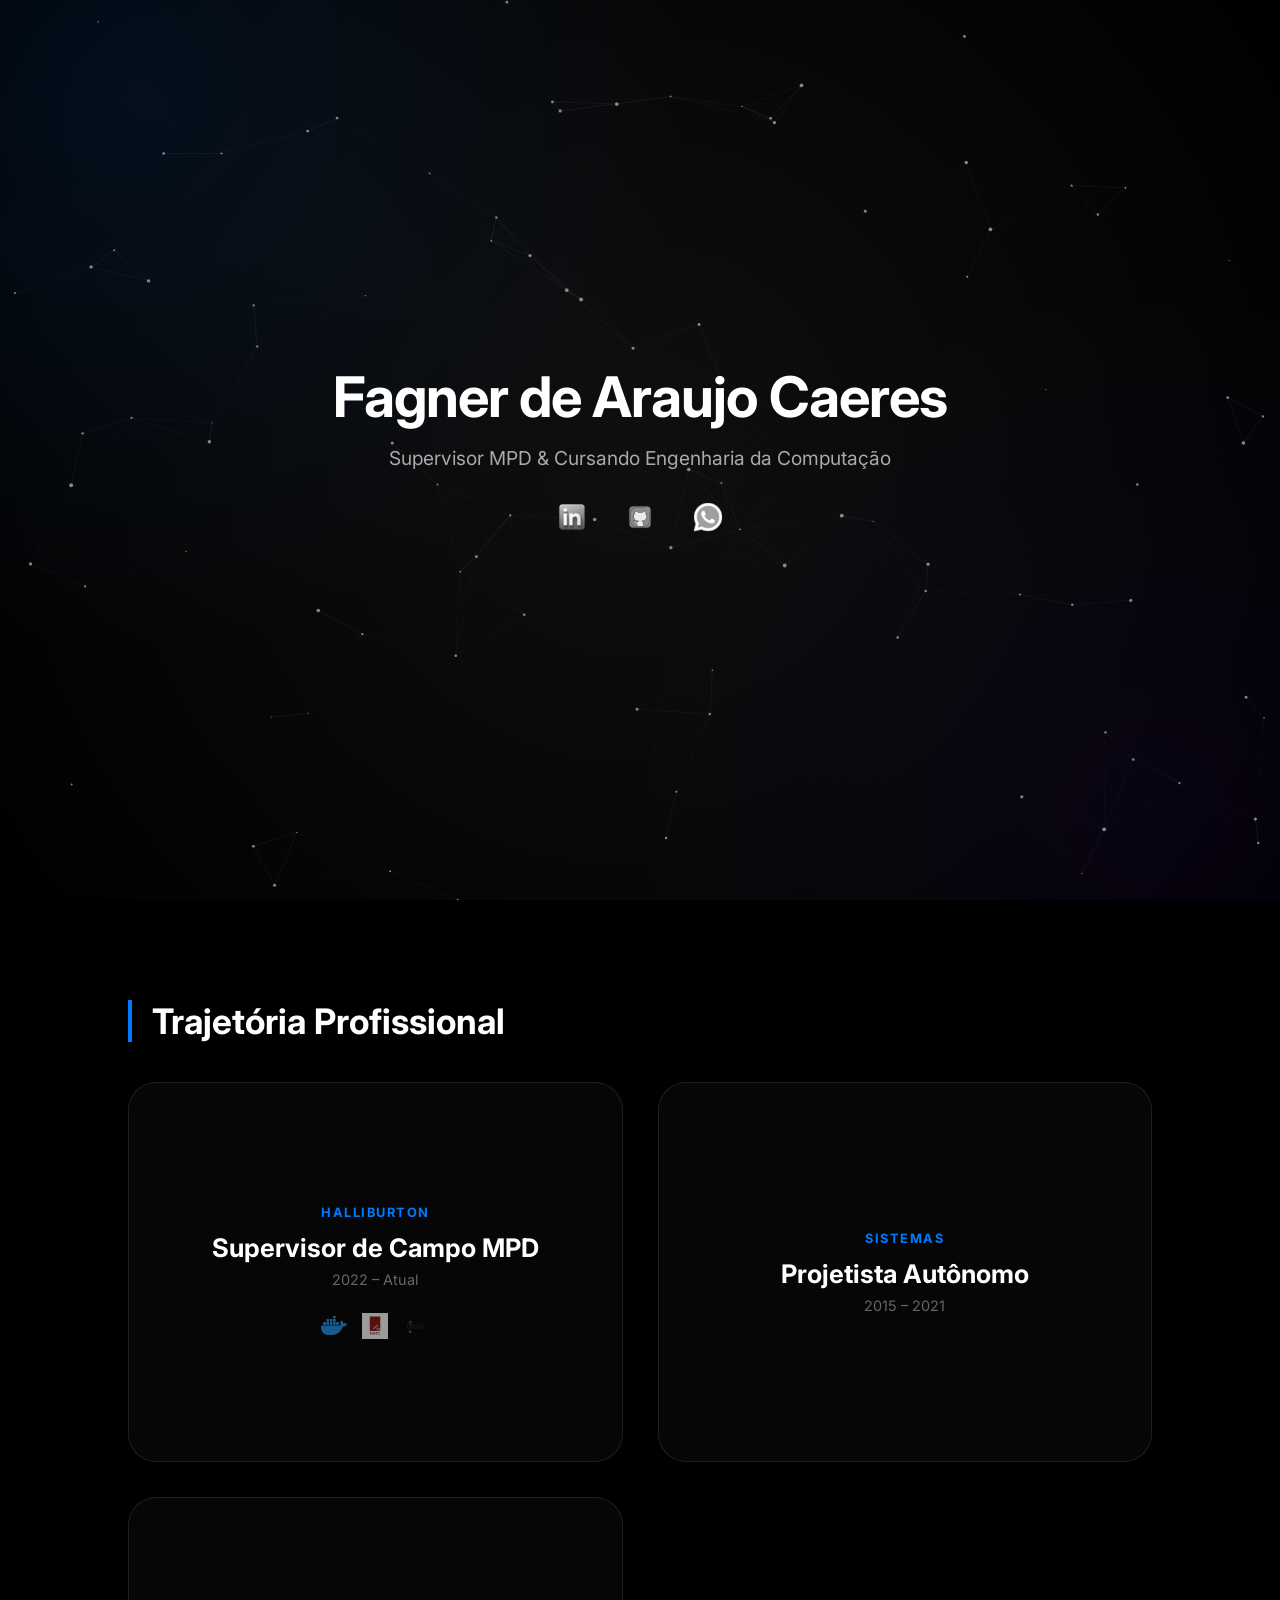
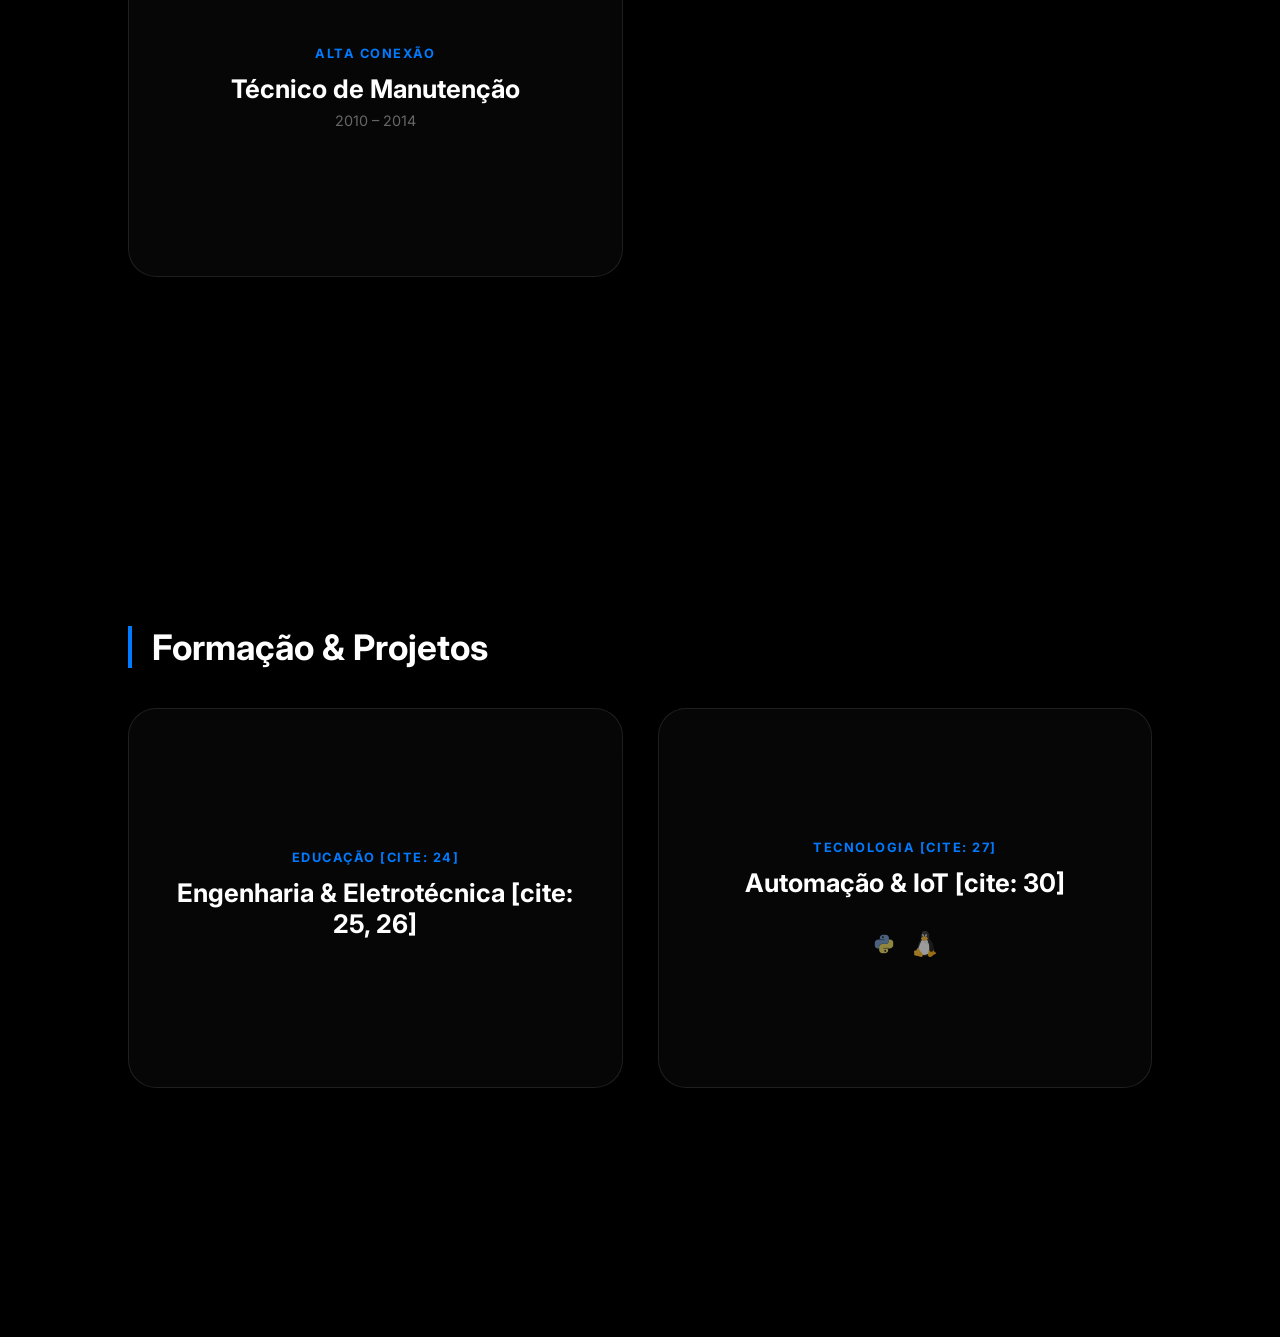
==== CV novo.html @ 91e0e9c2 "opa" ====
<!DOCTYPE html>
<html lang="pt-br">
<head>
    <meta charset="UTF-8">
    <meta name="viewport" content="width=device-width, initial-scale=1.0">
    <title>Fagner Caeres | Especialista em Automação & IIoT</title>
    <link href="https://fonts.googleapis.com/css2?family=Inter:wght@400;700&display=swap" rel="stylesheet">
    <style>
        :root {
            --bg-color: #000000;
            --accent: #007bff;
            --card-bg: rgba(15, 15, 15, 0.4);
            /* Curva de animação personalizada para fluidez máxima */
            --bezier: cubic-bezier(0.34, 1.56, 0.64, 1); 
        }

        * { margin: 0; padding: 0; box-sizing: border-box; }

        body {
            font-family: 'Inter', sans-serif;
            background-color: var(--bg-color);
            color: white;
            overflow-x: hidden;
            min-height: 100vh;
        }

        #interactive-bg {
            position: fixed;
            top: 0; left: 0;
            width: 100%; height: 100%;
            z-index: -1;
            background: 
                radial-gradient(circle at 10% 10%, rgba(0, 123, 255, 0.1) 0%, transparent 40%),
                radial-gradient(circle at 90% 90%, rgba(100, 0, 255, 0.06) 0%, transparent 40%),
                radial-gradient(circle at 50% 50%, rgba(15, 15, 15, 1) 0%, #000 100%);
        }

        section { padding: 100px 10%; display: flex; flex-direction: column; justify-content: center; min-height: 100vh; }
        
        .hero { text-align: center; }
        .hero h1 { font-size: 3.5rem; letter-spacing: -1px; margin-bottom: 15px; }
        .hero p { color: #aaa; font-size: 1.2rem; }

        h2 { font-size: 2.2rem; margin-bottom: 40px; color: #fff; border-left: 4px solid var(--accent); padding-left: 20px; }

        .grid { 
            display: grid; 
            grid-template-columns: repeat(auto-fit, minmax(320px, 1fr)); 
            gap: 35px; 
            margin-bottom: 60px;
        }

        /* --- FLIP CARDS REFINADOS --- */
        .flip-card { 
            background-color: transparent; 
            height: 380px; 
            perspective: 2000px; 
        }

        .flip-card-inner { 
            position: relative; 
            width: 100%; 
            height: 100%; 
            transition: transform 0.8s var(--bezier); /* Transição elástica e fluida */
            transform-style: preserve-3d; 
        }

        .flip-card:hover .flip-card-inner { 
            transform: rotateY(180deg) scale(1.02); /* Leve aumento para profundidade */
        }

        .flip-card-front, .flip-card-back {
            position: absolute; width: 100%; height: 100%;
            -webkit-backface-visibility: hidden; backface-visibility: hidden;
            border-radius: 28px; 
            border: 1px solid rgba(255, 255, 255, 0.1);
            padding: 40px; display: flex; flex-direction: column; justify-content: center;
            backdrop-filter: blur(15px);
            box-shadow: 0 15px 35px rgba(0,0,0,0.3);
        }

        .flip-card-front { background: var(--card-bg); align-items: center; text-align: center; }
        .flip-card-back { 
            background: rgba(8, 8, 8, 0.98); 
            transform: rotateY(180deg); 
            border-color: var(--accent);
            align-items: flex-start;
        }

        .card-title { font-size: 1.6rem; margin-bottom: 8px; color: #fff; }
        .card-subtitle { color: var(--accent); font-weight: 700; text-transform: uppercase; font-size: 0.8rem; letter-spacing: 1.5px; margin-bottom: 12px; }
        .card-date { color: #666; font-size: 0.9rem; }

        ul { list-style: none; width: 100%; }
        li { font-size: 0.9rem; color: #ccc; margin-bottom: 12px; padding-left: 20px; position: relative; line-height: 1.5; }
        li::before { content: "•"; position: absolute; left: 0; color: var(--accent); font-size: 1.2rem; top: -2px; }

        /* Elementos Visuais */
        .tech-stack { display: flex; gap: 15px; margin-top: 25px; flex-wrap: wrap; justify-content: center; }
        .icon-small { width: 26px; height: 26px; opacity: 0.6; transition: 0.3s ease; }
        .icon-small:hover { opacity: 1; transform: scale(1.2); }

        .icon-social { width: 34px; height: 34px; filter: grayscale(100%); transition: 0.5s var(--bezier); margin: 0 15px; }
        .icon-social:hover { filter: grayscale(0%); transform: translateY(-8px); }

        .reveal { opacity: 0; transform: translateY(60px); transition: 1.4s var(--bezier); }
        .reveal.active { opacity: 1; transform: translateY(0); }

        @media (max-width: 768px) { .hero h1 { font-size: 2.5rem; } .flip-card { height: 420px; } }
    </style>
</head>
<body>

    <canvas id="interactive-bg"></canvas>

    <main>
        <section class="hero">
            <h1 class="reveal">Fagner de Araujo Caeres</h1>
            <p class="reveal"> Supervisor MPD & Cursando Engenharia da Computação</p>
            <div class="reveal" style="margin-top: 30px;">
                <a href="https://br.linkedin.com/in/fagner-araujo-caeres-a95b04128" target="_blank"><img src="icon/icons8-linkedin-94.png" class="icon-social" alt="LinkedIn"></a>
                <a href="https://github.com/NinjaC4TII" target="_blank"><img src="icon/icons8-github-100.png" class="icon-social" alt="GitHub"></a>
                <a href="https://wa.me/5522992093408" target="_blank"><img src="icon/icons8-whatsapp-logo-48.png" class="icon-social" alt="WhatsApp"></a>
            </div>
        </section>

        <section id="experiencia">
            <h2 class="reveal">Trajetória Profissional</h2>
            <div class="grid">
                
                <div class="flip-card reveal">
                    <div class="flip-card-inner">
                        <div class="flip-card-front">
                            <p class="card-subtitle">Halliburton</p>
                            <h3 class="card-title">Supervisor de Campo MPD</h3>
                            <p class="card-date">2022 – Atual</p>
                            <div class="tech-stack">
                                <img src="icon/icons8-docker-48.png" class="icon-small" title="Docker">
                                <img src="icon/Node-Red.png" class="icon-small" title="Node-RED">
                                <img src="icon/Lorawan.png" class="icon-small" title="LoRaWAN">
                            </div>
                        </div>
                        <div class="flip-card-back">
                            <ul>
                                <li>Liderança em arquitetura IoT (LoRaWAN e Docker).</li>
                                <li>Otimização de fluxos de dados via Node-RED.</li>
                                <li>Introdução de Completação Inteligente.</li>
                                <li>Redes: WITS, OPC UA, Modbus e Profibus.</li>
                            </ul>
                        </div>
                    </div>
                </div>

                <div class="flip-card reveal">
                    <div class="flip-card-inner">
                        <div class="flip-card-front">
                            <p class="card-subtitle">Sistemas</p>
                            <h3 class="card-title">Projetista Autônomo</h3>
                            <p class="card-date">2015 – 2021</p>
                        </div>
                        <div class="flip-card-back">
                            <ul>
                                <li>Design of Service (DOS) para operações MPD.</li>
                                <li>Projetos de infraestrutura de rede e cabeamento.</li>
                                <li>Dimensionamento de baixa tensão e eficiência.</li>
                            </ul>
                        </div>
                    </div>
                </div>

                <div class="flip-card reveal">
                    <div class="flip-card-inner">
                        <div class="flip-card-front">
                            <p class="card-subtitle">Alta Conexão</p>
                            <h3 class="card-title">Técnico de Manutenção</h3>
                            <p class="card-date">2010 – 2014</p>
                        </div>
                        <div class="flip-card-back">
                            <ul>
                                <li>Manutenção de infraestruturas de rede e sistemas.</li>
                                <li>Instalação de sistemas de energia renovável.</li>
                            </ul>
                        </div>
                    </div>
                </div>
            </div>
        </section>

        <section id="formacao">
            <h2 class="reveal">Formação & Projetos</h2>
            <div class="grid">
                <div class="flip-card reveal">
                    <div class="flip-card-inner">
                        <div class="flip-card-front">
                            <p class="card-subtitle">Educação [cite: 24]</p>
                            <h3 class="card-title">Engenharia & Eletrotécnica [cite: 25, 26]</h3>
                        </div>
                        <div class="flip-card-back">
                            <ul>
                                <li>Engenharia da Computação – UCAM[cite: 25].</li>
                                <li>Técnico em Eletrotécnica – CNEC[cite: 26].</li>
                                <li>Inglês Técnico (Leitura e Manuais)[cite: 3].</li>
                            </ul>
                        </div>
                    </div>
                </div>

                <div class="flip-card reveal">
                    <div class="flip-card-inner">
                        <div class="flip-card-front">
                            <p class="card-subtitle">Tecnologia [cite: 27]</p>
                            <h3 class="card-title">Automação & IoT [cite: 30]</h3>
                            <div class="tech-stack">
                                <img src="icon/icons8-python-100.png" class="icon-small" title="Python [cite: 31]">
                                <img src="icon/icons8-linux-96.png" class="icon-small" title="Linux [cite: 30]">
                            </div>
                        </div>
                        <div class="flip-card-back">
                            <ul>
                                <li>Well Control (Nível Supervisão)[cite: 28].</li>
                                <li>Administração Linux (CentOS/RedHat)[cite: 30].</li>
                                <li>Python aplicado à automação de tarefas[cite: 31].</li>
                                <li>Experiência em Well Testing e Rig-ups[cite: 15, 18].</li>
                            </ul>
                        </div>
                    </div>
                </div>
            </div>
        </section>
    </main>

    <script>
        // --- SISTEMA DE PARTÍCULAS ORIGINAL E FLUIDO ---
        const canvas = document.getElementById('interactive-bg');
        const ctx = canvas.getContext('2d');
        let particles = [];
        const mouse = { x: null, y: null, radius: 200 };
        const connectionDistance = 150;

        window.addEventListener('mousemove', e => { mouse.x = e.x; mouse.y = e.y; });
        window.addEventListener('mouseout', () => { mouse.x = null; mouse.y = null; });

        class Particle {
            constructor() {
                this.x = Math.random() * canvas.width;
                this.y = Math.random() * canvas.height;
                this.size = Math.random() * 1.5 + 0.5;
                this.vx = (Math.random() - 0.5) * 0.4;
                this.vy = (Math.random() - 0.5) * 0.4;
                this.baseVx = this.vx;
                this.baseVy = this.vy;
            }
            update() {
                if (mouse.x != null) {
                    let dx = this.x - mouse.x;
                    let dy = this.y - mouse.y;
                    let dist = Math.sqrt(dx * dx + dy * dy);
                    if (dist < mouse.radius) {
                        let force = (mouse.radius - dist) / mouse.radius;
                        this.vx += (dx / dist) * force * 0.05;
                        this.vy += (dy / dist) * force * 0.05;
                    }
                }
                this.vx *= 0.98; this.vy *= 0.98;
                this.vx += (this.baseVx - this.vx) * 0.03;
                this.vy += (this.baseVy - this.vy) * 0.03;
                this.x += this.vx; this.y += this.vy;

                if (this.x < 0 || this.x > canvas.width) this.vx *= -1;
                if (this.y < 0 || this.y > canvas.height) this.vy *= -1;
            }
            draw() {
                ctx.fillStyle = 'rgba(255, 255, 255, 0.5)';
                ctx.beginPath();
                ctx.arc(this.x, this.y, this.size, 0, Math.PI * 2);
                ctx.fill();
            }
        }

        function init() {
            canvas.width = window.innerWidth;
            canvas.height = window.innerHeight;
            particles = [];
            for (let i = 0; i < 100; i++) particles.push(new Particle());
        }

        function animate() {
            ctx.clearRect(0, 0, canvas.width, canvas.height);
            particles.forEach((p, i) => {
                p.update(); p.draw();
                for (let j = i + 1; j < particles.length; j++) {
                    let dx = p.x - particles[j].x;
                    let dy = p.y - particles[j].y;
                    let dist = Math.sqrt(dx * dx + dy * dy);
                    if (dist < connectionDistance) {
                        ctx.strokeStyle = `rgba(255,255,255,${0.15 * (1 - dist / connectionDistance)})`;
                        ctx.lineWidth = 0.5;
                        ctx.beginPath(); ctx.moveTo(p.x, p.y); ctx.lineTo(particles[j].x, particles[j].y);
                        ctx.stroke();
                    }
                }
            });
            requestAnimationFrame(animate);
        }

        window.addEventListener('resize', init);
        init(); animate();

        // Reveal no Scroll
        const observer = new IntersectionObserver(entries => {
            entries.forEach(entry => { if (entry.isIntersecting) entry.target.classList.add('active'); });
        }, { threshold: 0.1 });
        document.querySelectorAll('.reveal').forEach(el => observer.observe(el));
    </script>
</body>
</html>
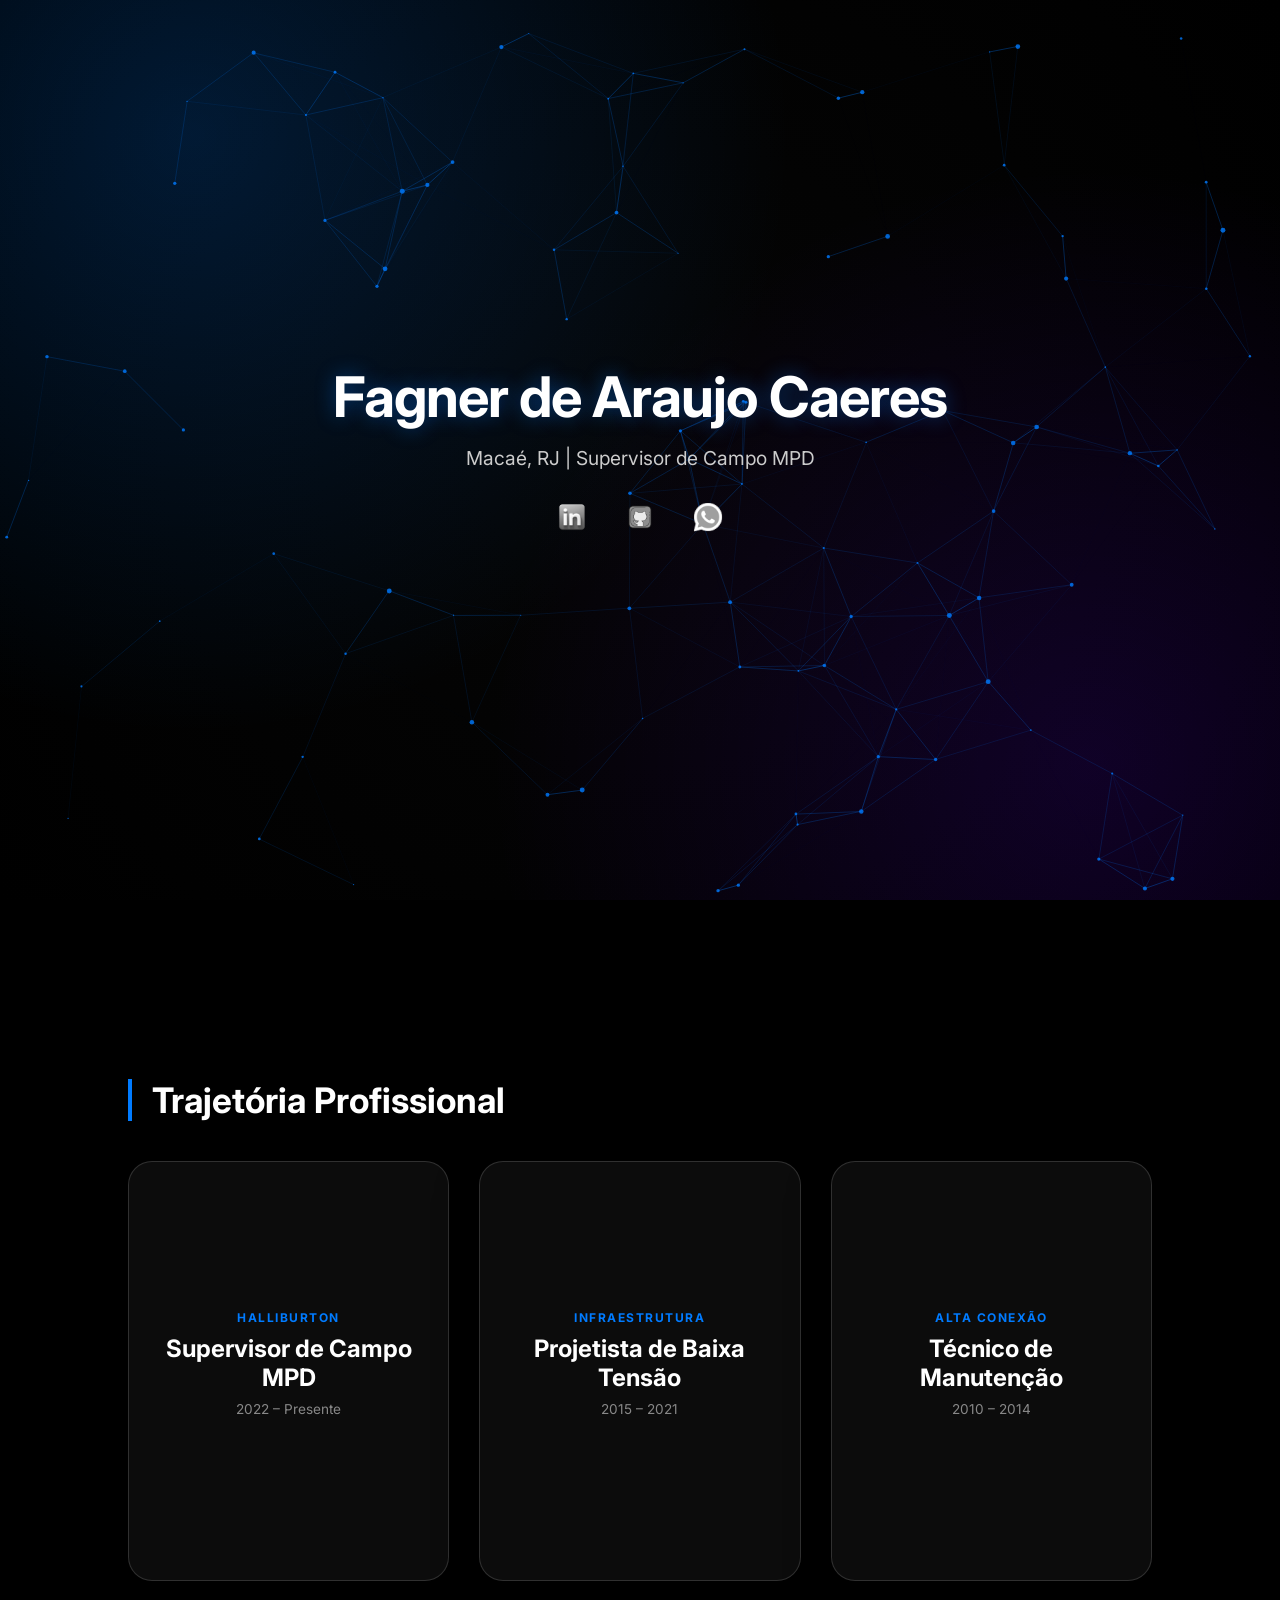
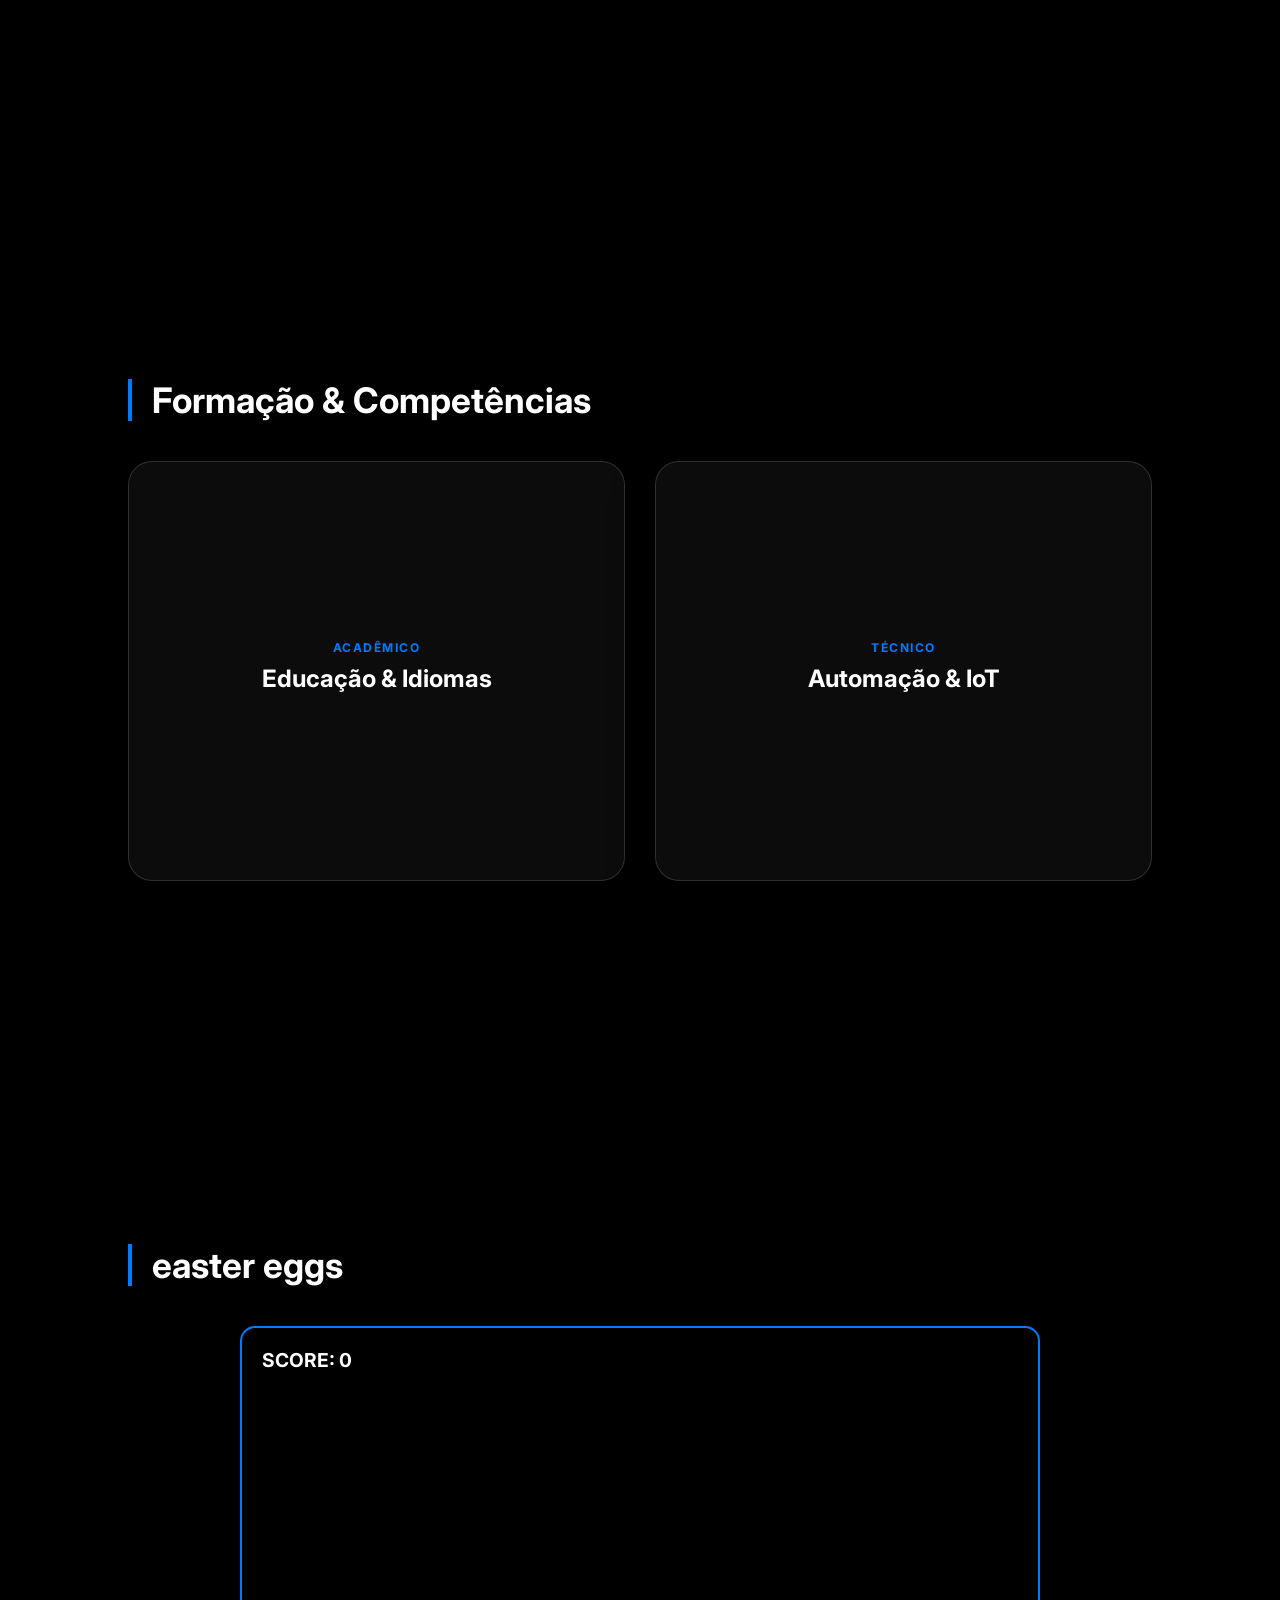
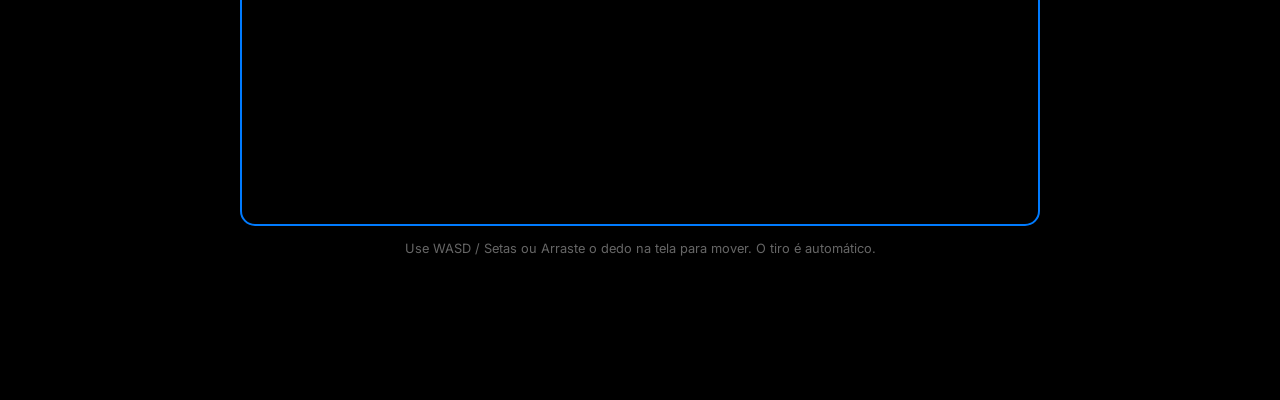
==== commit 0bee2166: "upando" ====
--- a/CV novo.html
+++ b/CV novo.html
@@ -3,14 +3,13 @@
 <head>
     <meta charset="UTF-8">
     <meta name="viewport" content="width=device-width, initial-scale=1.0">
-    <title>Fagner Caeres | Especialista em Automação & IIoT</title>
+    <title>Fagner Caeres | Automação & IIoT</title>
     <link href="https://fonts.googleapis.com/css2?family=Inter:wght@400;700&display=swap" rel="stylesheet">
     <style>
         :root {
             --bg-color: #000000;
             --accent: #007bff;
-            --card-bg: rgba(15, 15, 15, 0.4);
-            /* Curva de animação personalizada para fluidez máxima */
+            --card-bg: rgba(20, 20, 20, 0.6);
             --bezier: cubic-bezier(0.34, 1.56, 0.64, 1); 
         }
 
@@ -30,83 +29,96 @@
             width: 100%; height: 100%;
             z-index: -1;
             background: 
-                radial-gradient(circle at 10% 10%, rgba(0, 123, 255, 0.1) 0%, transparent 40%),
-                radial-gradient(circle at 90% 90%, rgba(100, 0, 255, 0.06) 0%, transparent 40%),
-                radial-gradient(circle at 50% 50%, rgba(15, 15, 15, 1) 0%, #000 100%);
-        }
-
-        section { padding: 100px 10%; display: flex; flex-direction: column; justify-content: center; min-height: 100vh; }
+                radial-gradient(circle at 15% 15%, rgba(0, 123, 255, 0.2) 0%, transparent 45%),
+                radial-gradient(circle at 85% 85%, rgba(100, 0, 255, 0.15) 0%, transparent 45%),
+                radial-gradient(circle at 50% 50%, #050505 0%, #000 100%);
+        }
+
+        section { padding: 80px 10%; display: flex; flex-direction: column; justify-content: center; min-height: 100vh; }
         
         .hero { text-align: center; }
-        .hero h1 { font-size: 3.5rem; letter-spacing: -1px; margin-bottom: 15px; }
-        .hero p { color: #aaa; font-size: 1.2rem; }
+        .hero h1 { font-size: 3.5rem; letter-spacing: -1px; margin-bottom: 15px; text-shadow: 0 0 20px rgba(0, 123, 255, 0.4); }
+        .hero p { color: #ccc; font-size: 1.2rem; }
 
         h2 { font-size: 2.2rem; margin-bottom: 40px; color: #fff; border-left: 4px solid var(--accent); padding-left: 20px; }
 
         .grid { 
             display: grid; 
             grid-template-columns: repeat(auto-fit, minmax(320px, 1fr)); 
-            gap: 35px; 
-            margin-bottom: 60px;
-        }
-
-        /* --- FLIP CARDS REFINADOS --- */
-        .flip-card { 
-            background-color: transparent; 
-            height: 380px; 
-            perspective: 2000px; 
-        }
-
+            gap: 30px; 
+            margin-bottom: 40px;
+        }
+
+        .flip-card { background-color: transparent; height: 420px; perspective: 2000px; }
         .flip-card-inner { 
-            position: relative; 
-            width: 100%; 
-            height: 100%; 
-            transition: transform 0.8s var(--bezier); /* Transição elástica e fluida */
-            transform-style: preserve-3d; 
-        }
-
-        .flip-card:hover .flip-card-inner { 
-            transform: rotateY(180deg) scale(1.02); /* Leve aumento para profundidade */
-        }
+            position: relative; width: 100%; height: 100%; 
+            transition: transform 0.8s var(--bezier); transform-style: preserve-3d; 
+        }
+        .flip-card:hover .flip-card-inner { transform: rotateY(180deg) scale(1.03); }
 
         .flip-card-front, .flip-card-back {
             position: absolute; width: 100%; height: 100%;
-            -webkit-backface-visibility: hidden; backface-visibility: hidden;
-            border-radius: 28px; 
-            border: 1px solid rgba(255, 255, 255, 0.1);
-            padding: 40px; display: flex; flex-direction: column; justify-content: center;
-            backdrop-filter: blur(15px);
-            box-shadow: 0 15px 35px rgba(0,0,0,0.3);
+            backface-visibility: hidden;
+            border-radius: 24px; border: 1px solid rgba(255, 255, 255, 0.15);
+            padding: 35px; display: flex; flex-direction: column; justify-content: center;
+            backdrop-filter: blur(20px);
+            box-shadow: 0 20px 40px rgba(0,0,0,0.5);
         }
 
         .flip-card-front { background: var(--card-bg); align-items: center; text-align: center; }
         .flip-card-back { 
-            background: rgba(8, 8, 8, 0.98); 
+            background: rgba(10, 10, 10, 0.98); 
             transform: rotateY(180deg); 
             border-color: var(--accent);
             align-items: flex-start;
-        }
-
-        .card-title { font-size: 1.6rem; margin-bottom: 8px; color: #fff; }
-        .card-subtitle { color: var(--accent); font-weight: 700; text-transform: uppercase; font-size: 0.8rem; letter-spacing: 1.5px; margin-bottom: 12px; }
-        .card-date { color: #666; font-size: 0.9rem; }
+            justify-content: flex-start;
+        }
+
+        .card-title { font-size: 1.5rem; margin-bottom: 8px; color: #fff; line-height: 1.2; }
+        .card-subtitle { color: var(--accent); font-weight: 700; text-transform: uppercase; font-size: 0.75rem; letter-spacing: 1.5px; margin-bottom: 10px; }
+        .card-date { color: #888; font-size: 0.85rem; margin-bottom: 15px; }
 
         ul { list-style: none; width: 100%; }
-        li { font-size: 0.9rem; color: #ccc; margin-bottom: 12px; padding-left: 20px; position: relative; line-height: 1.5; }
-        li::before { content: "•"; position: absolute; left: 0; color: var(--accent); font-size: 1.2rem; top: -2px; }
-
-        /* Elementos Visuais */
-        .tech-stack { display: flex; gap: 15px; margin-top: 25px; flex-wrap: wrap; justify-content: center; }
-        .icon-small { width: 26px; height: 26px; opacity: 0.6; transition: 0.3s ease; }
-        .icon-small:hover { opacity: 1; transform: scale(1.2); }
+        li { font-size: 0.85rem; color: #ddd; margin-bottom: 10px; padding-left: 18px; position: relative; line-height: 1.4; }
+        li::before { content: "•"; position: absolute; left: 0; color: var(--accent); font-size: 1.1rem; }
+
+        .tech-stack { display: flex; gap: 12px; margin-top: auto; padding-top: 15px; flex-wrap: wrap; width: 100%; justify-content: flex-start; }
+        .icon-small { width: 24px; height: 24px; }
 
         .icon-social { width: 34px; height: 34px; filter: grayscale(100%); transition: 0.5s var(--bezier); margin: 0 15px; }
         .icon-social:hover { filter: grayscale(0%); transform: translateY(-8px); }
 
-        .reveal { opacity: 0; transform: translateY(60px); transition: 1.4s var(--bezier); }
+        .reveal { opacity: 0; transform: translateY(40px); transition: 1s var(--bezier); }
         .reveal.active { opacity: 1; transform: translateY(0); }
 
-        @media (max-width: 768px) { .hero h1 { font-size: 2.5rem; } .flip-card { height: 420px; } }
+        /* --- ESTILOS DO JOGO --- */
+        #game-container {
+            width: 100%;
+            max-width: 800px;
+            height: 500px;
+            margin: 0 auto;
+            position: relative;
+            background: #000;
+            border: 2px solid var(--accent);
+            border-radius: 15px;
+            overflow: hidden;
+            cursor: crosshair;
+            touch-action: none;
+        }
+        #gameCanvas {
+            display: block;
+            width: 100%;
+            height: 100%;
+        }
+        .game-overlay {
+            position: absolute;
+            top: 20px;
+            left: 20px;
+            pointer-events: none;
+        }
+        .points-display { font-weight: bold; font-size: 1.2rem; color: #fff; }
+
+        @media (max-width: 768px) { .hero h1 { font-size: 2.5rem; } .flip-card { height: 450px; } #game-container { height: 400px; } }
     </style>
 </head>
 <body>
@@ -116,7 +128,7 @@
     <main>
         <section class="hero">
             <h1 class="reveal">Fagner de Araujo Caeres</h1>
-            <p class="reveal"> Supervisor MPD & Cursando Engenharia da Computação</p>
+            <p class="reveal">Macaé, RJ | Supervisor de Campo MPD</p>
             <div class="reveal" style="margin-top: 30px;">
                 <a href="https://br.linkedin.com/in/fagner-araujo-caeres-a95b04128" target="_blank"><img src="icon/icons8-linkedin-94.png" class="icon-social" alt="LinkedIn"></a>
                 <a href="https://github.com/NinjaC4TII" target="_blank"><img src="icon/icons8-github-100.png" class="icon-social" alt="GitHub"></a>
@@ -127,42 +139,41 @@
         <section id="experiencia">
             <h2 class="reveal">Trajetória Profissional</h2>
             <div class="grid">
-                
                 <div class="flip-card reveal">
                     <div class="flip-card-inner">
                         <div class="flip-card-front">
                             <p class="card-subtitle">Halliburton</p>
                             <h3 class="card-title">Supervisor de Campo MPD</h3>
-                            <p class="card-date">2022 – Atual</p>
+                            <p class="card-date">2022 – Presente</p>
+                        </div>
+                        <div class="flip-card-back">
+                            <ul>
+                                <li>Projetos de completação inteligente com automação e aquisição de dados.</li>
+                                <li>Operação MPD: controle de poço, rig-up, relatórios e reuniões com cliente.</li>
+                                <li>Shop Leader Base: Gestão do setor MPD e logística.</li>
+                                <li>Well Testing - SDAS: Teste de produção e slickline.</li>
+                            </ul>
                             <div class="tech-stack">
                                 <img src="icon/icons8-docker-48.png" class="icon-small" title="Docker">
                                 <img src="icon/Node-Red.png" class="icon-small" title="Node-RED">
                                 <img src="icon/Lorawan.png" class="icon-small" title="LoRaWAN">
                             </div>
                         </div>
-                        <div class="flip-card-back">
-                            <ul>
-                                <li>Liderança em arquitetura IoT (LoRaWAN e Docker).</li>
-                                <li>Otimização de fluxos de dados via Node-RED.</li>
-                                <li>Introdução de Completação Inteligente.</li>
-                                <li>Redes: WITS, OPC UA, Modbus e Profibus.</li>
-                            </ul>
-                        </div>
                     </div>
                 </div>
 
                 <div class="flip-card reveal">
                     <div class="flip-card-inner">
                         <div class="flip-card-front">
-                            <p class="card-subtitle">Sistemas</p>
-                            <h3 class="card-title">Projetista Autônomo</h3>
+                            <p class="card-subtitle">Infraestrutura</p>
+                            <h3 class="card-title">Projetista de Baixa Tensão</h3>
                             <p class="card-date">2015 – 2021</p>
                         </div>
                         <div class="flip-card-back">
                             <ul>
-                                <li>Design of Service (DOS) para operações MPD.</li>
-                                <li>Projetos de infraestrutura de rede e cabeamento.</li>
-                                <li>Dimensionamento de baixa tensão e eficiência.</li>
+                                <li>Projetos de infraestrutura de rede e cabeamento estruturado.</li>
+                                <li>Dimensionamento de sistemas de baixa tensão.</li>
+                                <li>Elaboração de projetos elétricos autônomos.</li>
                             </ul>
                         </div>
                     </div>
@@ -177,8 +188,9 @@
                         </div>
                         <div class="flip-card-back">
                             <ul>
-                                <li>Manutenção de infraestruturas de rede e sistemas.</li>
+                                <li>Manutenção de fibra ótica e rádio telecomunicação.</li>
                                 <li>Instalação de sistemas de energia renovável.</li>
+                                <li>Infraestrutura de redes e sistemas.</li>
                             </ul>
                         </div>
                     </div>
@@ -187,19 +199,19 @@
         </section>
 
         <section id="formacao">
-            <h2 class="reveal">Formação & Projetos</h2>
+            <h2 class="reveal">Formação & Competências</h2>
             <div class="grid">
                 <div class="flip-card reveal">
                     <div class="flip-card-inner">
                         <div class="flip-card-front">
-                            <p class="card-subtitle">Educação [cite: 24]</p>
-                            <h3 class="card-title">Engenharia & Eletrotécnica [cite: 25, 26]</h3>
+                            <p class="card-subtitle">Acadêmico</p>
+                            <h3 class="card-title">Educação & Idiomas</h3>
                         </div>
                         <div class="flip-card-back">
                             <ul>
-                                <li>Engenharia da Computação – UCAM[cite: 25].</li>
-                                <li>Técnico em Eletrotécnica – CNEC[cite: 26].</li>
-                                <li>Inglês Técnico (Leitura e Manuais)[cite: 3].</li>
+                                <li>Engenharia da Computação (Cursando) – UCAM.</li>
+                                <li>Técnico em Eletrotécnica – CNEC.</li>
+                                <li>Português (Nativo) | Inglês técnico.</li>
                             </ul>
                         </div>
                     </div>
@@ -208,109 +220,483 @@
                 <div class="flip-card reveal">
                     <div class="flip-card-inner">
                         <div class="flip-card-front">
-                            <p class="card-subtitle">Tecnologia [cite: 27]</p>
-                            <h3 class="card-title">Automação & IoT [cite: 30]</h3>
-                            <div class="tech-stack">
-                                <img src="icon/icons8-python-100.png" class="icon-small" title="Python [cite: 31]">
-                                <img src="icon/icons8-linux-96.png" class="icon-small" title="Linux [cite: 30]">
-                            </div>
+                            <p class="card-subtitle">Técnico</p>
+                            <h3 class="card-title">Automação & IoT</h3>
                         </div>
                         <div class="flip-card-back">
                             <ul>
-                                <li>Well Control (Nível Supervisão)[cite: 28].</li>
-                                <li>Administração Linux (CentOS/RedHat)[cite: 30].</li>
-                                <li>Python aplicado à automação de tarefas[cite: 31].</li>
-                                <li>Experiência em Well Testing e Rig-ups[cite: 15, 18].</li>
+                                <li>Certificações: Well Control, T-HUET, CBSP.</li>
+                                <li>Redes: MQTT, WITS, WITSML, OPC UA.</li>
+                                <li>Sistemas: Linux, Docker, Node-RED.</li>
                             </ul>
+                            <div class="tech-stack">
+                                <img src="icon/icons8-python-100.png" class="icon-small" title="Python">
+                                <img src="icon/icons8-linux-96.png" class="icon-small" title="Linux">
+                            </div>
                         </div>
                     </div>
                 </div>
             </div>
         </section>
+
+        <section id="arcade">
+            <h2 class="reveal">easter eggs</h2>
+            <div id="game-container" class="reveal">
+                <div class="game-overlay">
+                    <div class="points-display">SCORE: <span id="score">0</span></div>
+                </div>
+                <canvas id="gameCanvas"></canvas>
+            </div>
+            <p style="text-align: center; margin-top: 15px; color: #666; font-size: 0.8rem;">
+                Use WASD / Setas ou Arraste o dedo na tela para mover. O tiro é automático.
+            </p>
+        </section>
     </main>
 
     <script>
-        // --- SISTEMA DE PARTÍCULAS ORIGINAL E FLUIDO ---
-        const canvas = document.getElementById('interactive-bg');
-        const ctx = canvas.getContext('2d');
-        let particles = [];
-        const mouse = { x: null, y: null, radius: 200 };
-        const connectionDistance = 150;
-
-        window.addEventListener('mousemove', e => { mouse.x = e.x; mouse.y = e.y; });
-        window.addEventListener('mouseout', () => { mouse.x = null; mouse.y = null; });
-
-        class Particle {
-            constructor() {
-                this.x = Math.random() * canvas.width;
-                this.y = Math.random() * canvas.height;
-                this.size = Math.random() * 1.5 + 0.5;
-                this.vx = (Math.random() - 0.5) * 0.4;
+        const canvasBg = document.getElementById('interactive-bg');
+        const ctxBg = canvasBg.getContext('2d');
+        let particlesBg = [];
+        const mouseBg = { x: null, y: null, radius: 200 };
+
+        window.addEventListener('mousemove', e => { mouseBg.x = e.clientX; mouseBg.y = e.clientY; });
+        window.addEventListener('mouseout', () => { mouseBg.x = null; mouseBg.y = null; });
+
+        class ParticleBg {
+            constructor() { this.init(); }
+            init() {
+                this.x = Math.random() * canvasBg.width;
+                this.y = Math.random() * canvasBg.height;
+                this.size = Math.random() * 2 + 0.5;
+                this.vx = (Math.random() - 0.5) * 0.4; 
                 this.vy = (Math.random() - 0.5) * 0.4;
-                this.baseVx = this.vx;
-                this.baseVy = this.vy;
             }
             update() {
-                if (mouse.x != null) {
-                    let dx = this.x - mouse.x;
-                    let dy = this.y - mouse.y;
+                this.x += this.vx; this.y += this.vy;
+                if (this.x < 0 || this.x > canvasBg.width) this.vx *= -1;
+                if (this.y < 0 || this.y > canvasBg.height) this.vy *= -1;
+                if (mouseBg.x != null) {
+                    let dx = this.x - mouseBg.x;
+                    let dy = this.y - mouseBg.y;
                     let dist = Math.sqrt(dx * dx + dy * dy);
-                    if (dist < mouse.radius) {
-                        let force = (mouse.radius - dist) / mouse.radius;
-                        this.vx += (dx / dist) * force * 0.05;
-                        this.vy += (dy / dist) * force * 0.05;
+                    if (dist < mouseBg.radius) {
+                        let force = (mouseBg.radius - dist) / mouseBg.radius;
+                        this.x += (dx / dist) * force * 2;
+                        this.y += (dy / dist) * force * 2;
                     }
                 }
-                this.vx *= 0.98; this.vy *= 0.98;
-                this.vx += (this.baseVx - this.vx) * 0.03;
-                this.vy += (this.baseVy - this.vy) * 0.03;
-                this.x += this.vx; this.y += this.vy;
-
-                if (this.x < 0 || this.x > canvas.width) this.vx *= -1;
-                if (this.y < 0 || this.y > canvas.height) this.vy *= -1;
             }
             draw() {
-                ctx.fillStyle = 'rgba(255, 255, 255, 0.5)';
-                ctx.beginPath();
-                ctx.arc(this.x, this.y, this.size, 0, Math.PI * 2);
-                ctx.fill();
-            }
-        }
-
-        function init() {
-            canvas.width = window.innerWidth;
-            canvas.height = window.innerHeight;
-            particles = [];
-            for (let i = 0; i < 100; i++) particles.push(new Particle());
-        }
-
-        function animate() {
-            ctx.clearRect(0, 0, canvas.width, canvas.height);
-            particles.forEach((p, i) => {
+                ctxBg.fillStyle = 'rgba(0, 123, 255, 0.8)';
+                ctxBg.beginPath(); ctxBg.arc(this.x, this.y, this.size, 0, Math.PI * 2); ctxBg.fill();
+            }
+        }
+
+        function initBg() {
+            canvasBg.width = window.innerWidth;
+            canvasBg.height = window.innerHeight;
+            particlesBg = [];
+            for (let i = 0; i < 100; i++) particlesBg.push(new ParticleBg());
+        }
+
+        function animateBg() {
+            ctxBg.clearRect(0, 0, canvasBg.width, canvasBg.height);
+            particlesBg.forEach((p, i) => {
                 p.update(); p.draw();
-                for (let j = i + 1; j < particles.length; j++) {
-                    let dx = p.x - particles[j].x;
-                    let dy = p.y - particles[j].y;
-                    let dist = Math.sqrt(dx * dx + dy * dy);
-                    if (dist < connectionDistance) {
-                        ctx.strokeStyle = `rgba(255,255,255,${0.15 * (1 - dist / connectionDistance)})`;
-                        ctx.lineWidth = 0.5;
-                        ctx.beginPath(); ctx.moveTo(p.x, p.y); ctx.lineTo(particles[j].x, particles[j].y);
-                        ctx.stroke();
+                for (let j = i + 1; j < particlesBg.length; j++) {
+                    let dx = p.x - particlesBg[j].x;
+                    let dy = p.y - particlesBg[j].y;
+                    let d = Math.sqrt(dx * dx + dy * dy);
+                    if (d < 150) {
+                        ctxBg.strokeStyle = `rgba(0, 123, 255, ${0.4 * (1 - d / 150)})`;
+                        ctxBg.lineWidth = 1;
+                        ctxBg.beginPath(); ctxBg.moveTo(p.x, p.y); ctxBg.lineTo(particlesBg[j].x, particlesBg[j].y); ctxBg.stroke();
                     }
                 }
             });
-            requestAnimationFrame(animate);
-        }
-
-        window.addEventListener('resize', init);
-        init(); animate();
-
-        // Reveal no Scroll
+            requestAnimationFrame(animateBg);
+        }
+        window.addEventListener('resize', initBg);
+        initBg(); animateBg();
+
         const observer = new IntersectionObserver(entries => {
             entries.forEach(entry => { if (entry.isIntersecting) entry.target.classList.add('active'); });
         }, { threshold: 0.1 });
         document.querySelectorAll('.reveal').forEach(el => observer.observe(el));
     </script>
-</body>
-</html>+
+<script>
+    const canvas = document.getElementById('gameCanvas');
+    const ctx = canvas.getContext('2d');
+    const scoreEl = document.getElementById('score');
+
+    // CONFIGURAÇÃO DO GATINHO (SPRITE)
+    const catImg = new Image();
+    catImg.src = 'Img/gatinho.png'; // Substitua pelo link ou path da imagem do gatinho
+
+    let catState = 'normal'; // normal, happy, sad
+    let catTimer = 0;
+    let catOpacity = 1.0;
+
+    function resizeGame() {
+        const container = document.getElementById('game-container');
+        canvas.width = container.clientWidth;
+        canvas.height = container.clientHeight;
+    }
+    window.addEventListener('resize', resizeGame);
+    resizeGame();
+
+    let score = 0;
+    let gameActive = true;
+    let frame = 0;
+    let killedSubBosses = 0;
+    let bossLevel = 0; 
+    let bossInTransition = false;
+    let slowMo = 1.0;
+    let convoyDirection = 1; 
+
+    const keys = {};
+    window.addEventListener('keydown', e => keys[e.code] = true);
+    window.addEventListener('keyup', e => keys[e.code] = false);
+
+    let touchPos = null;
+    canvas.addEventListener('touchstart', e => { 
+        touchPos = { x: e.touches[0].clientX, y: e.touches[0].clientY }; 
+        e.preventDefault(); 
+    }, {passive: false});
+    
+    canvas.addEventListener('touchmove', e => {
+        if (touchPos && gameActive) {
+            const dx = e.touches[0].clientX - touchPos.x;
+            const dy = e.touches[0].clientY - touchPos.y;
+            player.x += dx * 0.9;
+            player.y += dy * 0.9;
+            touchPos = { x: e.touches[0].clientX, y: e.touches[0].clientY };
+        }
+        e.preventDefault();
+    }, {passive: false});
+    canvas.addEventListener('touchend', () => touchPos = null);
+
+    function getRandomNeonColor() {
+        const colors = ["#ff00ff", "#00ffff", "#ffff00", "#ff0000", "#00ff00", "#ff8000"];
+        return colors[Math.floor(Math.random() * colors.length)];
+    }
+
+    function clearScreen() {
+        enemies.forEach(e => {
+            if (!e.isBoss) {
+                for(let j=0; j<10; j++) particles.push(new Particle(e.x, e.y, e.color));
+                e.hp = 0;
+            }
+        });
+        bullets = bullets.filter(b => b.isPlayer);
+    }
+
+    // FUNÇÃO PARA DESENHAR O GATINHO
+    function drawCatHUD() {
+        if (catOpacity <= 0) return;
+
+        ctx.save();
+        ctx.globalAlpha = catOpacity;
+        
+        // Define qual parte da imagem original pegar (assumindo divisão em 3 partes iguais)
+        let sx = 0; // x inicial na imagem original
+        const sw = catImg.width / 3; // largura de cada expressão
+        const sh = catImg.height;
+
+        if (catState === 'happy') sx = sw;
+        else if (catState === 'sad') sx = sw * 2;
+
+        const displaySize = 80; // Tamanho do gatinho na tela
+        const padding = 20;
+        
+        ctx.drawImage(catImg, sx, 0, sw, sh, padding, canvas.height - displaySize - padding, displaySize, displaySize);
+        ctx.restore();
+
+        // Lógica de tempo para voltar ao normal
+        if (catTimer > 0) {
+            catTimer--;
+            if (catTimer <= 0 && gameActive) catState = 'normal';
+        }
+
+        // Lógica de desaparecer ao morrer
+        if (!gameActive) {
+            catState = 'sad';
+            catOpacity -= 0.01;
+        }
+    }
+
+    function setCatFace(state, durationFrames) {
+        catState = state;
+        catTimer = durationFrames;
+    }
+
+    class Particle {
+        constructor(x, y, color) {
+            this.x = x; this.y = y;
+            this.vx = (Math.random() - 0.5) * 5;
+            this.vy = (Math.random() - 0.5) * 5;
+            this.life = 1.0;
+            this.color = color;
+            this.size = Math.random() * 3 + 2;
+        }
+        draw() {
+            ctx.globalAlpha = this.life;
+            ctx.strokeStyle = this.color;
+            ctx.strokeRect(this.x, this.y, this.size, this.size);
+            ctx.globalAlpha = 1.0;
+        }
+        update() {
+            this.x += this.vx * slowMo;
+            this.y += this.vy * slowMo;
+            this.life -= 0.008;
+        }
+    }
+
+    class Player {
+        constructor() {
+            this.w = 40; this.h = 40;
+            this.x = canvas.width / 2; this.y = canvas.height - 80;
+            this.speed = 5; this.lives = 3;
+            this.color = "#00f2ff";
+        }
+        draw() {
+            if (!gameActive && slowMo < 1) return;
+            ctx.lineWidth = 2;
+            ctx.strokeStyle = this.color;
+            ctx.strokeRect(this.x - 6, this.y - 10, 12, 15);
+            ctx.strokeRect(this.x - 15, this.y, 30, 12);
+            ctx.strokeRect(this.x - 25, this.y + 4, 12, 6);
+            ctx.strokeRect(this.x + 13, this.y + 4, 12, 6);
+        }
+        update() {
+            if (bossInTransition || !gameActive) return;
+            if (keys['KeyA'] || keys['ArrowLeft']) this.x -= this.speed;
+            if (keys['KeyD'] || keys['ArrowRight']) this.x += this.speed;
+            if (keys['KeyW'] || keys['ArrowUp']) this.y -= this.speed;
+            if (keys['KeyS'] || keys['ArrowDown']) this.y += this.speed;
+            this.x = Math.max(25, Math.min(canvas.width - 25, this.x));
+            this.y = Math.max(25, Math.min(canvas.height - 25, this.y));
+
+            if (frame % 25 === 0) { 
+                bullets.push(new Bullet(this.x - 18, this.y, -6, true));
+                bullets.push(new Bullet(this.x + 18, this.y, -6, true));
+            }
+        }
+    }
+
+    class Bullet {
+        constructor(x, y, vy, isPlayer, vx = 0) {
+            this.x = x; this.y = y; 
+            this.vy = isPlayer ? vy : vy * 0.9;
+            this.vx = isPlayer ? vx : vx * 0.9;
+            this.isPlayer = isPlayer;
+            this.color = isPlayer ? "#00f2ff" : getRandomNeonColor();
+        }
+        draw() {
+            ctx.strokeStyle = this.color;
+            ctx.lineWidth = 2;
+            ctx.strokeRect(this.x - 2, this.y, 4, 10);
+        }
+        update() { this.y += this.vy * slowMo; this.x += this.vx * slowMo; }
+    }
+
+    class Enemy {
+        constructor(type, xOffset = 0, vxOverride = 0, bLevel = 1) {
+            this.type = type;
+            this.isBoss = type === 'boss' || type === 'subboss';
+            this.w = type === 'boss' ? 140 : (type === 'subboss' ? 75 : 35);
+            this.h = this.w;
+            this.x = xOffset || Math.random() * (canvas.width - this.w) + this.w/2;
+            this.y = -this.h;
+            this.shape = Math.floor(Math.random() * 2); 
+            this.shipStyle = Math.floor(Math.random() * 3);
+            this.bLevel = bLevel;
+            let hpMult = 1 + (bLevel * 0.8);
+            this.shootRate = type === 'subboss' ? 180 : Math.max(25, 80 - (bLevel * 15));
+            this.maxHp = type === 'boss' ? 100 * hpMult : (type === 'subboss' ? 30 * hpMult : 2);
+            this.hp = this.maxHp;
+            this.speed = this.isBoss ? 0.4 : 0.6;
+            this.vx = vxOverride || (this.isBoss ? 1.0 : 0);
+            this.color = getRandomNeonColor();
+            this.dramaticMode = this.isBoss;
+            this.timer = 0;
+        }
+        draw() {
+            ctx.strokeStyle = this.color;
+            ctx.lineWidth = 2;
+            ctx.beginPath();
+            if (this.type === 'meteor') {
+                if (this.shape === 0) ctx.strokeRect(this.x-15, this.y-15, 30, 30);
+                else { ctx.arc(this.x, this.y, 16, 0, Math.PI*2); ctx.stroke(); }
+            } else if (this.type === 'ship') {
+                if (this.shipStyle === 0) {
+                    ctx.strokeRect(this.x - 17, this.y, 34, 10);
+                    ctx.strokeRect(this.x - 5, this.y - 10, 10, 25);
+                } else if (this.shipStyle === 1) {
+                    ctx.strokeRect(this.x - 20, this.y - 5, 40, 15);
+                    ctx.strokeRect(this.x - 8, this.y + 10, 16, 5);
+                } else {
+                    ctx.moveTo(this.x, this.y + 15); ctx.lineTo(this.x - 15, this.y - 10); ctx.lineTo(this.x + 15, this.y - 10);
+                    ctx.closePath(); ctx.stroke();
+                }
+            } else {
+                ctx.strokeRect(this.x - this.w/2, this.y, this.w, this.h/3);
+                ctx.strokeRect(this.x - this.w/4, this.y - 15, this.w/2, 15);
+            }
+        }
+        update() {
+            if (this.dramaticMode) {
+                if (this.y < 100) { this.y += 0.4 * slowMo; bossInTransition = true; return; }
+                else {
+                    this.timer++;
+                    if (this.timer < 60) return;
+                    bossInTransition = false;
+                    this.dramaticMode = false;
+                }
+            }
+            this.y += this.speed * slowMo;
+            this.x += this.vx * slowMo;
+            if (this.isBoss) {
+                if (this.x < 70 || this.x > canvas.width - 70) this.vx *= -1;
+                if (this.y > canvas.height/3 || this.y < 50) this.speed *= -1;
+                if (frame % this.shootRate === 0 && !this.dramaticMode) {
+                    if (this.type === 'subboss') {
+                        bullets.push(new Bullet(this.x, this.y + 20, 3, false));
+                        bullets.push(new Bullet(this.x - 15, this.y + 15, 2.8, false, -0.5));
+                        bullets.push(new Bullet(this.x + 15, this.y + 15, 2.8, false, 0.5));
+                    } else {
+                        let projectiles = 6 + (this.bLevel * 2);
+                        for(let i=0; i<projectiles; i++) {
+                            let a = (i * (Math.PI*2/projectiles)) + (frame * 0.02);
+                            bullets.push(new Bullet(this.x, this.y, Math.sin(a)*1.8, false, Math.cos(a)*1.8));
+                        }
+                    }
+                }
+            } else if (this.type === 'ship' && frame % 180 === 0) {
+                bullets.push(new Bullet(this.x, this.y + 10, 2.5, false));
+            }
+        }
+    }
+
+    const player = new Player();
+    let bullets = [];
+    let enemies = [];
+    let particles = [];
+
+    function triggerDeath() {
+        if (!gameActive) return;
+        gameActive = false;
+        slowMo = 0.15; 
+        for(let i=0; i<100; i++) {
+            particles.push(new Particle(player.x, player.y, getRandomNeonColor()));
+        }
+        setCatFace('sad', 9999);
+    }
+
+    function spawn() {
+        if (bossInTransition || !gameActive) return;
+        let nextBoss = 0;
+        let currentBLevel = 1;
+        if (killedSubBosses >= 18 && bossLevel < 3) { nextBoss = 1; currentBLevel = 3; }
+        else if (killedSubBosses >= 9 && bossLevel < 2) { nextBoss = 1; currentBLevel = 2; }
+        else if (killedSubBosses >= 3 && bossLevel < 1) { nextBoss = 1; currentBLevel = 1; }
+
+        if (nextBoss > 0) {
+            clearScreen();
+            enemies = enemies.filter(e => e.isBoss); 
+            enemies.push(new Enemy('boss', canvas.width/2, 0, currentBLevel));
+            bossLevel = currentBLevel;
+            return;
+        }
+        
+        if (score > 0 && score % 1500 < 50 && !enemies.some(e => e.isBoss)) {
+            if (!enemies.some(e => e.type === 'subboss')) {
+                clearScreen();
+                let sLevel = Math.floor(killedSubBosses / 3) + 1;
+                enemies.push(new Enemy('subboss', 0, 0, sLevel));
+            }
+        }
+
+        if (!enemies.some(e => e.isBoss)) {
+            if (frame % 250 === 0) enemies.push(new Enemy('meteor'));
+            if (frame % 650 === 0) {
+                let startX = convoyDirection > 0 ? -50 : canvas.width + 50;
+                let vx = convoyDirection > 0 ? 0.9 : -0.9;
+                let ry = 80 + Math.random() * 100;
+                let s = new Enemy('ship', startX, vx);
+                s.y = ry; s.speed = 0; enemies.push(s);
+                convoyDirection *= -1;
+            }
+        }
+    }
+
+    function checkCollision(a, b) {
+        let dist = Math.sqrt((a.x - b.x)**2 + (a.y - b.y)**2);
+        return dist < ((a.w || 30)/2 + (b.w || 15)/2);
+    }
+
+    function gameLoop() {
+        ctx.fillStyle = "rgba(0,0,0,0.4)";
+        ctx.fillRect(0, 0, canvas.width, canvas.height);
+
+        if (gameActive) {
+            player.update();
+            player.draw();
+            spawn();
+        }
+
+        drawCatHUD();
+
+        particles.forEach((p, i) => {
+            p.update(); p.draw();
+            if (p.life <= 0) particles.splice(i, 1);
+        });
+
+        bullets = bullets.filter(b => {
+            b.update(); b.draw();
+            if (!b.isPlayer && gameActive && checkCollision(b, player)) {
+                player.lives--;
+                setCatFace('sad', 60); // Triste por 1s (60 fps)
+                if (player.lives <= 0) triggerDeath();
+                return false;
+            }
+            return b.y > -50 && b.y < canvas.height + 50;
+        });
+
+        enemies = enemies.filter(e => {
+            e.update(); e.draw();
+            if (gameActive && checkCollision(player, e)) {
+                player.lives--;
+                setCatFace('sad', 60);
+                if (player.lives <= 0) triggerDeath();
+                return false;
+            }
+            bullets.forEach((b, bi) => {
+                if (b.isPlayer && checkCollision(b, e)) {
+                    e.hp--;
+                    bullets.splice(bi, 1);
+                    if (e.hp <= 0) {
+                        if (e.isBoss) {
+                            if (e.type === 'subboss') killedSubBosses++;
+                            setCatFace('happy', 120); // Feliz por 2s (120 fps)
+                        }
+                        score += (e.type === 'boss' ? 1000 : (e.type === 'subboss' ? 300 : 50));
+                        scoreEl.innerText = score;
+                        for(let j=0; j<20; j++) particles.push(new Particle(e.x, e.y, e.color));
+                    }
+                }
+            });
+            return e.hp > 0 && e.y < canvas.height + 150 && e.x > -200 && e.x < canvas.width + 200;
+        });
+
+        if (!gameActive && particles.length === 0) {
+            ctx.fillStyle = "white"; ctx.textAlign = "center";
+            ctx.font = "bold 40px Inter"; ctx.fillText("GAME OVER", canvas.width/2, canvas.height/2);
+            ctx.font = "20px Inter"; ctx.fillText("SCORE: " + score, canvas.width/2, canvas.height/2 + 50);
+        }
+        frame++;
+        requestAnimationFrame(gameLoop);
+    }
+    gameLoop();
+</script>
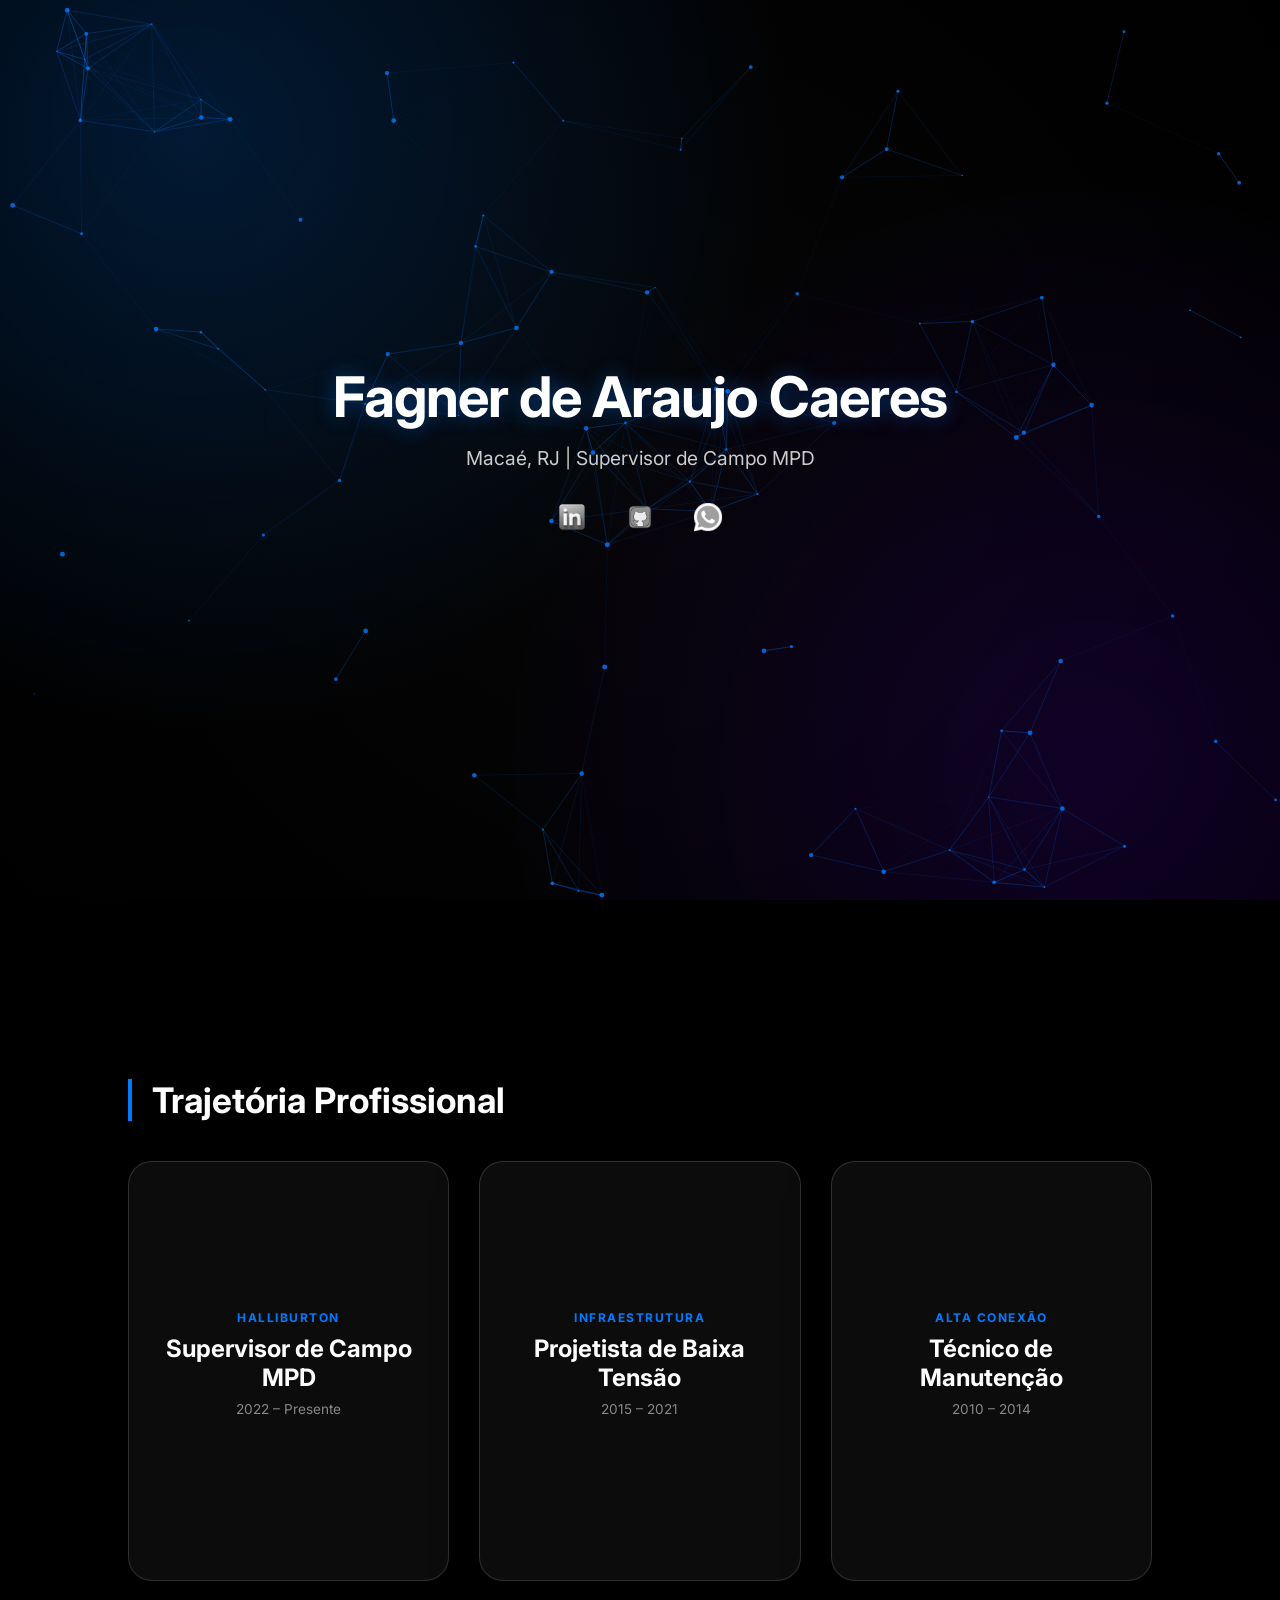
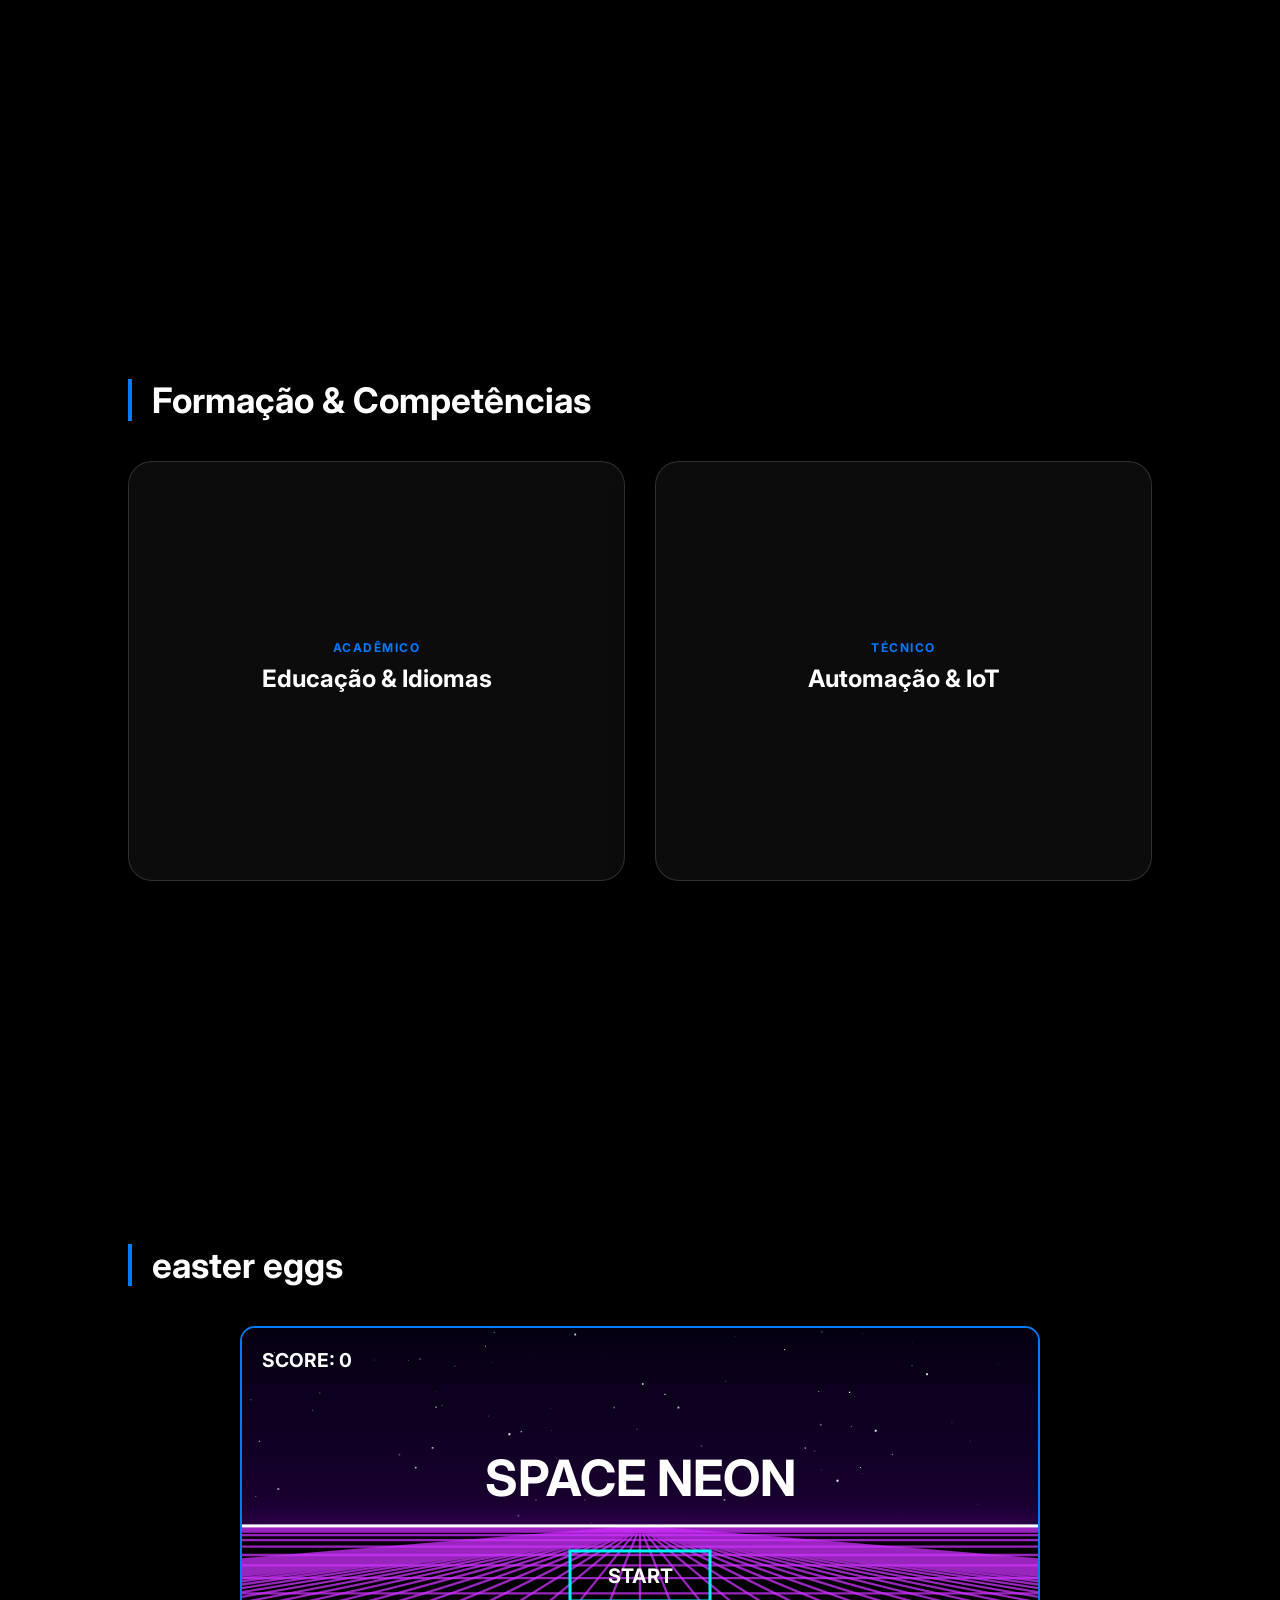
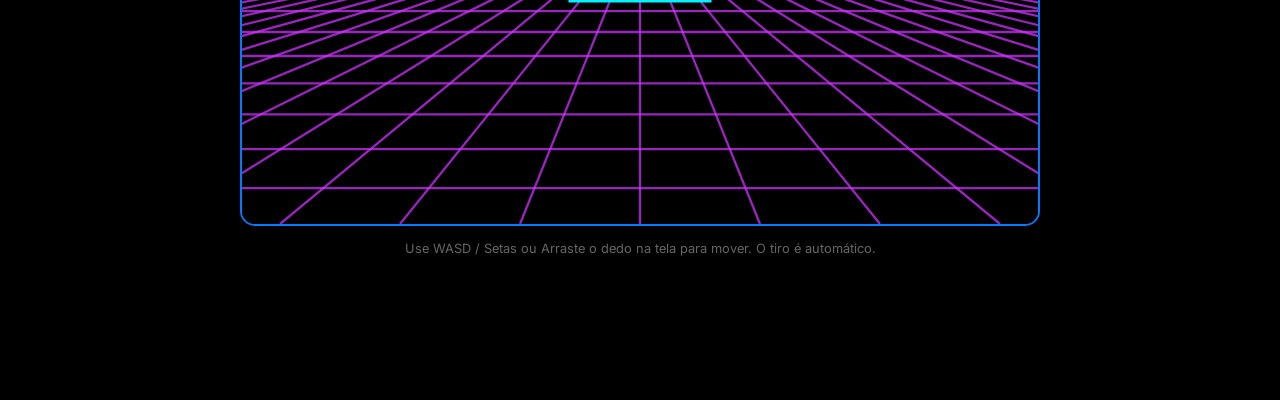
==== commit 345e8d8a: "agora vai babe" ====
--- a/CV novo.html
+++ b/CV novo.html
@@ -330,24 +330,21 @@
     const ctx = canvas.getContext('2d');
     const scoreEl = document.getElementById('score');
 
-    // CONFIGURAÇÃO DO GATINHO (SPRITE)
     const catImg = new Image();
-    catImg.src = 'Img/gatinho.png'; // Substitua pelo link ou path da imagem do gatinho
-
-    let catState = 'normal'; // normal, happy, sad
+    catImg.src = 'Img/gatinho.png'; 
+
+    let catState = 'normal';
     let catTimer = 0;
     let catOpacity = 1.0;
-
-    function resizeGame() {
-        const container = document.getElementById('game-container');
-        canvas.width = container.clientWidth;
-        canvas.height = container.clientHeight;
-    }
-    window.addEventListener('resize', resizeGame);
-    resizeGame();
-
+    let gameStarted = false; 
+    let gameActive = false;  
+
+    // --- VARIÁVEIS VISUAIS ---
+    let stars = [];
+    const numStars = 100;
+    let gridOffset = 0; 
+    
     let score = 0;
-    let gameActive = true;
     let frame = 0;
     let killedSubBosses = 0;
     let bossLevel = 0; 
@@ -355,27 +352,242 @@
     let slowMo = 1.0;
     let convoyDirection = 1; 
 
+    // --- SISTEMA DE ÁUDIO ---
+    const sfxTiro = new Audio('tiro.mp3');
+    const sfxExplosao = new Audio('explosao.wav');
+
+    const musicas = [
+        'musica 1.mp3',
+        'musica 2.mp3',
+        'musica 3.mp3',
+        'musica 4.mp3',
+        'musica 5.mp3'
+    ];
+    let musicaAtualIndex = 0;
+    let playlistAleatoria = false;
+    const playerMusica = new Audio();
+    
+    let fadeInterval = null; // Variável para controlar o fade-out
+
+    // Função segura para tocar efeitos
+    function tocarSomSeguro(audioObj, vol = 1.0) {
+        if (!audioObj) return;
+        try {
+            let som = audioObj.cloneNode();
+            som.volume = vol;
+            let playPromise = som.play();
+            if (playPromise !== undefined) {
+                playPromise.catch(e => {});
+            }
+        } catch (e) {}
+    }
+
+    // Lógica da Playlist
+    function tocarProximaMusica() {
+        if (playlistAleatoria) {
+            let novoIndex;
+            do {
+                novoIndex = Math.floor(Math.random() * musicas.length);
+            } while (novoIndex === musicaAtualIndex);
+            musicaAtualIndex = novoIndex;
+        } else {
+            musicaAtualIndex++;
+            if (musicaAtualIndex >= musicas.length) {
+                playlistAleatoria = true;
+                tocarProximaMusica();
+                return;
+            }
+        }
+        try {
+            playerMusica.src = musicas[musicaAtualIndex];
+            playerMusica.volume = 0.4;
+            let playPromise = playerMusica.play();
+            if (playPromise !== undefined) playPromise.catch(e => {});
+        } catch(e) {}
+    }
+
+    playerMusica.addEventListener('ended', tocarProximaMusica);
+
+    // FUNÇÃO DE FADE OUT (Abaixa o volume lentamente por X milissegundos)
+    function fadeOutMusic(duration) {
+        if (fadeInterval) clearInterval(fadeInterval);
+        
+        let startVol = playerMusica.volume;
+        let steps = 50; // Quantidade de vezes que vai abaixar
+        let stepTime = duration / steps;
+        let volStep = startVol / steps;
+        let currentStep = 0;
+
+        fadeInterval = setInterval(() => {
+            currentStep++;
+            let newVol = startVol - (volStep * currentStep);
+            
+            if (newVol <= 0.01) {
+                playerMusica.pause();
+                playerMusica.volume = 0;
+                clearInterval(fadeInterval);
+            } else {
+                playerMusica.volume = newVol;
+            }
+        }, stepTime);
+    }
+    // --------------------------------
+
+    function resizeGame() {
+        const container = document.getElementById('game-container');
+        if(container) {
+            canvas.width = container.clientWidth;
+            canvas.height = container.clientHeight;
+            initStars(); 
+        }
+    }
+
+    function initStars() {
+        stars = [];
+        for(let i=0; i<numStars; i++) {
+            stars.push({
+                x: Math.random() * canvas.width,
+                y: Math.random() * canvas.height * 0.4, // Estrelas só no céu (acima do horizonte)
+                size: Math.random() * 2,
+                speed: 0.1 + Math.random() * 0.3,
+                opacity: Math.random(),
+                blinkSpeed: Math.random() * 0.05
+            });
+        }
+    }
+
+    window.addEventListener('resize', resizeGame);
+    setTimeout(resizeGame, 50);
+
     const keys = {};
     window.addEventListener('keydown', e => keys[e.code] = true);
     window.addEventListener('keyup', e => keys[e.code] = false);
 
-    let touchPos = null;
-    canvas.addEventListener('touchstart', e => { 
-        touchPos = { x: e.touches[0].clientX, y: e.touches[0].clientY }; 
-        e.preventDefault(); 
-    }, {passive: false});
-    
-    canvas.addEventListener('touchmove', e => {
-        if (touchPos && gameActive) {
-            const dx = e.touches[0].clientX - touchPos.x;
-            const dy = e.touches[0].clientY - touchPos.y;
-            player.x += dx * 0.9;
-            player.y += dy * 0.9;
-            touchPos = { x: e.touches[0].clientX, y: e.touches[0].clientY };
-        }
-        e.preventDefault();
-    }, {passive: false});
-    canvas.addEventListener('touchend', () => touchPos = null);
+    function initGame() {
+        score = 0;
+        if(scoreEl) scoreEl.innerText = score;
+        gameActive = true;
+        gameStarted = true;
+        slowMo = 1.0;
+        player.lives = 3;
+        player.x = canvas.width / 2;
+        player.y = canvas.height - 80;
+        bullets = [];
+        enemies = [];
+        particles = [];
+        catOpacity = 1.0;
+        catState = 'normal';
+
+        // --- ÁUDIO: INICIAR / RESETAR MÚSICA NO START ---
+        if (fadeInterval) clearInterval(fadeInterval); // Para qualquer fade-out acontecendo
+        
+        try {
+            if (playerMusica.paused || playerMusica.volume === 0) {
+                if (!playerMusica.src || playerMusica.src.endsWith("undefined") || playerMusica.src === "") {
+                    playerMusica.src = musicas[0];
+                    musicaAtualIndex = 0;
+                    playlistAleatoria = false;
+                }
+                playerMusica.volume = 0.4; // Reseta o volume pro padrão
+                let playPromise = playerMusica.play();
+                if (playPromise !== undefined) playPromise.catch(e => {});
+            } else {
+                // Se já tava tocando e a pessoa deu restart rápido
+                playerMusica.volume = 0.4; 
+            }
+        } catch(e) {}
+    }
+
+    canvas.addEventListener('click', (e) => {
+        const rect = canvas.getBoundingClientRect();
+        const mouseX = e.clientX - rect.left;
+        const mouseY = e.clientY - rect.top;
+        if (!gameStarted) {
+            if (mouseX > canvas.width/2 - 70 && mouseX < canvas.width/2 + 70 &&
+                mouseY > canvas.height/2 - 25 && mouseY < canvas.height/2 + 25) {
+                initGame();
+            }
+        }
+        if (gameStarted && !gameActive && particles.length === 0) {
+            if (mouseX > canvas.width/2 - 70 && mouseX < canvas.width/2 + 70 &&
+                mouseY > canvas.height/2 + 100 && mouseY < canvas.height/2 + 150) {
+                initGame();
+            }
+        }
+    });
+
+    // --- NOVO FUNDO RETROWAVE 3D + RITMO ---
+    function drawBackgroundEffects() {
+        // Céu (Degradê escuro)
+        let grad = ctx.createLinearGradient(0, 0, 0, canvas.height * 0.4);
+        grad.addColorStop(0, "#050011");
+        grad.addColorStop(1, "#1a0033");
+        ctx.fillStyle = grad;
+        ctx.fillRect(0, 0, canvas.width, canvas.height * 0.4);
+
+        // Estrelas no céu
+        ctx.fillStyle = "white";
+        stars.forEach(s => {
+            s.x -= s.speed * slowMo; // Estrelas movem de lado pra dar sensação de voo
+            s.opacity += s.blinkSpeed;
+            if (s.opacity > 1 || s.opacity < 0) s.blinkSpeed *= -1;
+            if (s.x < 0) s.x = canvas.width;
+            
+            ctx.globalAlpha = Math.abs(s.opacity);
+            ctx.fillRect(s.x, s.y, s.size, s.size);
+        });
+        ctx.globalAlpha = 1.0;
+
+        // --- GRADE 3D ---
+        ctx.save();
+        const vpX = canvas.width / 2; // Ponto de fuga X (Centro)
+        const vpY = canvas.height * 0.4; // Ponto de fuga Y (Horizonte)
+        
+        // Simulação de batida/ritmo (Pulso + Mudança de cor)
+        const beatSpeed = 0.15;
+        const beatPulse = Math.abs(Math.sin(frame * beatSpeed)); // Vai de 0 a 1
+        const currentHue = (280 + (frame * 0.2)) % 360; // Gira as cores pelas tonalidades de roxo/rosa/azul
+        
+        ctx.strokeStyle = `hsla(${currentHue}, 100%, 60%, ${0.3 + (beatPulse * 0.5)})`;
+        ctx.lineWidth = 1 + (beatPulse * 1.5); // Linha fica mais grossa na "batida"
+
+        // Linhas Verticais (Perspectiva)
+        ctx.beginPath();
+        const numVerticals = 30;
+        const spacingBottom = 120; // Distância entre linhas na parte de baixo
+        for (let i = -numVerticals; i <= numVerticals; i++) {
+            let xAtBottom = vpX + (i * spacingBottom);
+            ctx.moveTo(vpX, vpY);
+            ctx.lineTo(xAtBottom, canvas.height);
+        }
+        ctx.stroke();
+
+        // Linhas Horizontais (Vindo em direção à tela)
+        const numHorizontals = 20;
+        const speed = 4 * slowMo;
+        gridOffset = (gridOffset + speed) % 100;
+        
+        ctx.beginPath();
+        for (let i = 0; i < numHorizontals; i++) {
+            // Cálculo exponencial para dar o efeito 3D de distância
+            let normalizedPos = (i * 100 + gridOffset) / (numHorizontals * 100); 
+            let y = vpY + Math.pow(normalizedPos, 3) * (canvas.height - vpY);
+
+            if (y > vpY) {
+                ctx.moveTo(0, y);
+                ctx.lineTo(canvas.width, y);
+            }
+        }
+        ctx.stroke();
+
+        // Linha do Horizonte Brilhante
+        ctx.shadowBlur = 15 + (beatPulse * 10);
+        ctx.shadowColor = `hsl(${currentHue}, 100%, 50%)`;
+        ctx.fillStyle = "white";
+        ctx.fillRect(0, vpY - 2, canvas.width, 3);
+        
+        ctx.restore();
+    }
 
     function getRandomNeonColor() {
         const colors = ["#ff00ff", "#00ffff", "#ffff00", "#ff0000", "#00ff00", "#ff8000"];
@@ -392,35 +604,37 @@
         bullets = bullets.filter(b => b.isPlayer);
     }
 
-    // FUNÇÃO PARA DESENHAR O GATINHO
     function drawCatHUD() {
         if (catOpacity <= 0) return;
-
         ctx.save();
         ctx.globalAlpha = catOpacity;
-        
-        // Define qual parte da imagem original pegar (assumindo divisão em 3 partes iguais)
-        let sx = 0; // x inicial na imagem original
-        const sw = catImg.width / 3; // largura de cada expressão
+        const sw = catImg.width / 3;
         const sh = catImg.height;
-
+        let sx = 0;
         if (catState === 'happy') sx = sw;
         else if (catState === 'sad') sx = sw * 2;
-
-        const displaySize = 80; // Tamanho do gatinho na tela
+        const displaySize = 80;
         const padding = 20;
-        
-        ctx.drawImage(catImg, sx, 0, sw, sh, padding, canvas.height - displaySize - padding, displaySize, displaySize);
+        const hudX = padding;
+        const hudY = canvas.height - displaySize - padding;
+        ctx.drawImage(catImg, sx, 0, sw, sh, hudX, hudY, displaySize, displaySize);
+        const barW = 20; const barH = 8; const barSpacing = 5;
+        const barStartY = hudY + displaySize + 8;
+        for (let i = 0; i < 3; i++) {
+            ctx.lineWidth = 2;
+            if (i < player.lives) {
+                ctx.fillStyle = "#ff0044";
+                ctx.fillRect(hudX + (i * (barW + barSpacing)), barStartY, barW, barH);
+            }
+            ctx.strokeStyle = "#ff0044";
+            ctx.strokeRect(hudX + (i * (barW + barSpacing)), barStartY, barW, barH);
+        }
         ctx.restore();
-
-        // Lógica de tempo para voltar ao normal
         if (catTimer > 0) {
             catTimer--;
             if (catTimer <= 0 && gameActive) catState = 'normal';
         }
-
-        // Lógica de desaparecer ao morrer
-        if (!gameActive) {
+        if (gameStarted && !gameActive) {
             catState = 'sad';
             catOpacity -= 0.01;
         }
@@ -461,7 +675,7 @@
             this.color = "#00f2ff";
         }
         draw() {
-            if (!gameActive && slowMo < 1) return;
+            if (!gameActive && slowMo < 1 && gameStarted) return;
             ctx.lineWidth = 2;
             ctx.strokeStyle = this.color;
             ctx.strokeRect(this.x - 6, this.y - 10, 12, 15);
@@ -477,10 +691,12 @@
             if (keys['KeyS'] || keys['ArrowDown']) this.y += this.speed;
             this.x = Math.max(25, Math.min(canvas.width - 25, this.x));
             this.y = Math.max(25, Math.min(canvas.height - 25, this.y));
-
+            
             if (frame % 25 === 0) { 
                 bullets.push(new Bullet(this.x - 18, this.y, -6, true));
                 bullets.push(new Bullet(this.x + 18, this.y, -6, true));
+                
+                tocarSomSeguro(sfxTiro, 0.15);
             }
         }
     }
@@ -580,17 +796,19 @@
     }
 
     const player = new Player();
-    let bullets = [];
-    let enemies = [];
-    let particles = [];
+    let bullets = []; let enemies = []; let particles = [];
 
     function triggerDeath() {
         if (!gameActive) return;
         gameActive = false;
         slowMo = 0.15; 
-        for(let i=0; i<100; i++) {
-            particles.push(new Particle(player.x, player.y, getRandomNeonColor()));
-        }
+        
+        tocarSomSeguro(sfxExplosao, 0.5);
+        
+        // --- INICIA O FADE OUT DA MÚSICA (2500ms = 2.5 segundos) ---
+        fadeOutMusic(2500);
+
+        for(let i=0; i<100; i++) particles.push(new Particle(player.x, player.y, getRandomNeonColor()));
         setCatFace('sad', 9999);
     }
 
@@ -601,7 +819,6 @@
         if (killedSubBosses >= 18 && bossLevel < 3) { nextBoss = 1; currentBLevel = 3; }
         else if (killedSubBosses >= 9 && bossLevel < 2) { nextBoss = 1; currentBLevel = 2; }
         else if (killedSubBosses >= 3 && bossLevel < 1) { nextBoss = 1; currentBLevel = 1; }
-
         if (nextBoss > 0) {
             clearScreen();
             enemies = enemies.filter(e => e.isBoss); 
@@ -609,7 +826,6 @@
             bossLevel = currentBLevel;
             return;
         }
-        
         if (score > 0 && score % 1500 < 50 && !enemies.some(e => e.isBoss)) {
             if (!enemies.some(e => e.type === 'subboss')) {
                 clearScreen();
@@ -617,7 +833,6 @@
                 enemies.push(new Enemy('subboss', 0, 0, sLevel));
             }
         }
-
         if (!enemies.some(e => e.isBoss)) {
             if (frame % 250 === 0) enemies.push(new Enemy('meteor'));
             if (frame % 650 === 0) {
@@ -626,7 +841,7 @@
                 let ry = 80 + Math.random() * 100;
                 let s = new Enemy('ship', startX, vx);
                 s.y = ry; s.speed = 0; enemies.push(s);
-                convoyDirection *= -1;
+                convoyDirection *= -1; 
             }
         }
     }
@@ -636,9 +851,29 @@
         return dist < ((a.w || 30)/2 + (b.w || 15)/2);
     }
 
+    function drawButton(text, y) {
+        ctx.strokeStyle = "#00f2ff"; ctx.lineWidth = 3;
+        ctx.strokeRect(canvas.width/2 - 70, y - 25, 140, 50);
+        ctx.fillStyle = "white"; ctx.font = "bold 20px Inter";
+        ctx.fillText(text, canvas.width/2, y + 7);
+    }
+
     function gameLoop() {
-        ctx.fillStyle = "rgba(0,0,0,0.4)";
+        if (!canvas.width || !canvas.height) {
+            requestAnimationFrame(gameLoop);
+            return;
+        }
+
+        ctx.fillStyle = "black"; 
         ctx.fillRect(0, 0, canvas.width, canvas.height);
+
+        drawBackgroundEffects();
+
+        if (!gameStarted) {
+            ctx.fillStyle = "white"; ctx.textAlign = "center";
+            ctx.font = "bold 50px Inter"; ctx.fillText("SPACE NEON", canvas.width/2, canvas.height/2 - 80);
+            drawButton("START", canvas.height/2);
+        }
 
         if (gameActive) {
             player.update();
@@ -646,7 +881,7 @@
             spawn();
         }
 
-        drawCatHUD();
+        if (gameStarted) drawCatHUD();
 
         particles.forEach((p, i) => {
             p.update(); p.draw();
@@ -657,7 +892,10 @@
             b.update(); b.draw();
             if (!b.isPlayer && gameActive && checkCollision(b, player)) {
                 player.lives--;
-                setCatFace('sad', 60); // Triste por 1s (60 fps)
+                setCatFace('sad', 120);
+                
+                tocarSomSeguro(sfxExplosao, 0.4);
+
                 if (player.lives <= 0) triggerDeath();
                 return false;
             }
@@ -668,7 +906,10 @@
             e.update(); e.draw();
             if (gameActive && checkCollision(player, e)) {
                 player.lives--;
-                setCatFace('sad', 60);
+                setCatFace('sad', 120);
+                
+                tocarSomSeguro(sfxExplosao, 0.4);
+
                 if (player.lives <= 0) triggerDeath();
                 return false;
             }
@@ -677,12 +918,15 @@
                     e.hp--;
                     bullets.splice(bi, 1);
                     if (e.hp <= 0) {
+
+                        tocarSomSeguro(sfxExplosao, 0.25);
+
                         if (e.isBoss) {
                             if (e.type === 'subboss') killedSubBosses++;
-                            setCatFace('happy', 120); // Feliz por 2s (120 fps)
+                            setCatFace('happy', 120);
                         }
                         score += (e.type === 'boss' ? 1000 : (e.type === 'subboss' ? 300 : 50));
-                        scoreEl.innerText = score;
+                        if(scoreEl) scoreEl.innerText = score;
                         for(let j=0; j<20; j++) particles.push(new Particle(e.x, e.y, e.color));
                     }
                 }
@@ -690,13 +934,16 @@
             return e.hp > 0 && e.y < canvas.height + 150 && e.x > -200 && e.x < canvas.width + 200;
         });
 
-        if (!gameActive && particles.length === 0) {
+        if (gameStarted && !gameActive && particles.length === 0) {
             ctx.fillStyle = "white"; ctx.textAlign = "center";
             ctx.font = "bold 40px Inter"; ctx.fillText("GAME OVER", canvas.width/2, canvas.height/2);
             ctx.font = "20px Inter"; ctx.fillText("SCORE: " + score, canvas.width/2, canvas.height/2 + 50);
-        }
+            drawButton("RESTART", canvas.height/2 + 125);
+        }
+
         frame++;
         requestAnimationFrame(gameLoop);
     }
+    
     gameLoop();
 </script>
